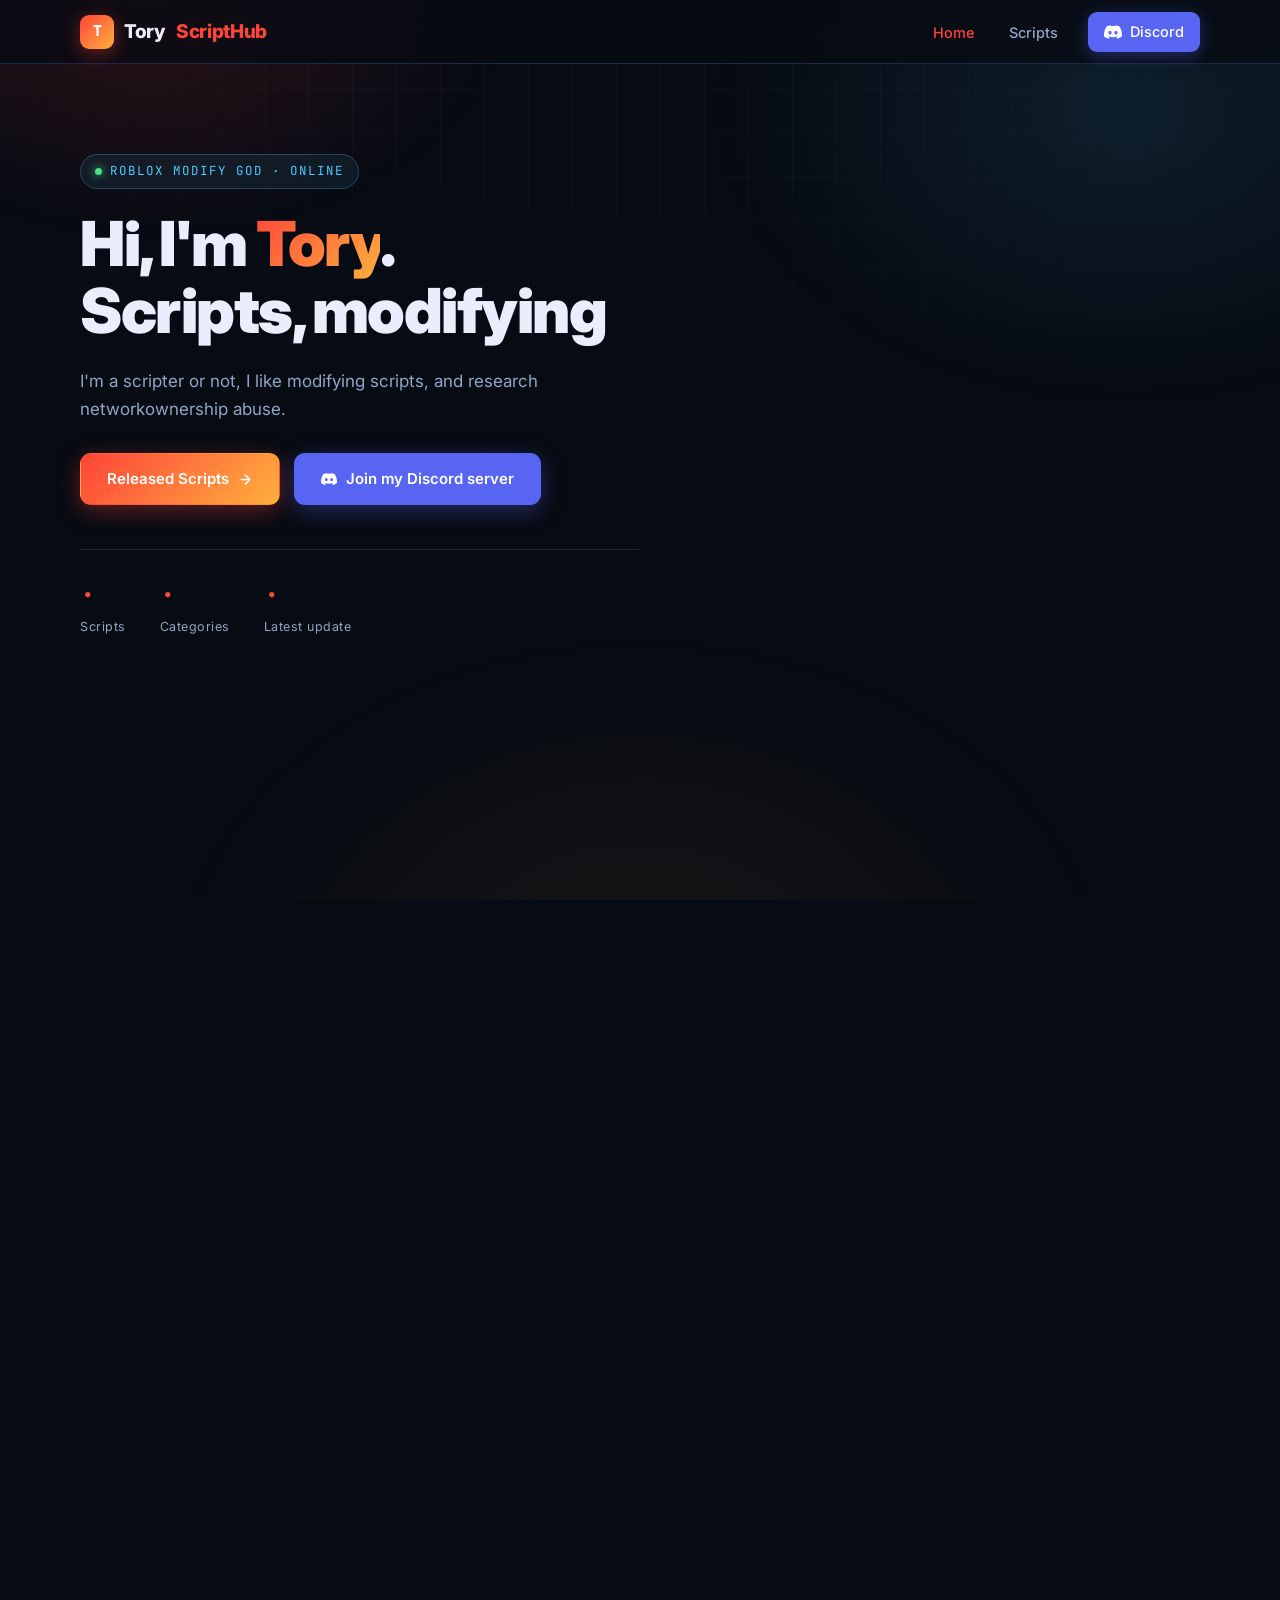
==== index.html @ 573f43aa "Update index.html" ====
<!DOCTYPE html>
<html lang="en">
<head>
  <meta charset="UTF-8" />
  <meta name="viewport" content="width=device-width, initial-scale=1.0" />
  <title>Tory's Officials — Roblox Exploit</title>
  <meta name="description" content="Tory's Roblox script hub — hand-picked Lua scripts, UI libraries & research findings." />
  <link rel="icon" href="data:image/svg+xml,<svg xmlns='http://www.w3.org/2000/svg' viewBox='0 0 100 100'><rect width='100' height='100' rx='22' fill='%23ff4438'/><text x='50' y='68' font-size='52' font-family='monospace' font-weight='bold' fill='white' text-anchor='middle'>T</text></svg>" />
  <link rel="preconnect" href="https://fonts.googleapis.com" />
  <link rel="preconnect" href="https://fonts.gstatic.com" crossorigin />
  <link href="https://fonts.googleapis.com/css2?family=Inter:wght@400;500;600;700;800;900&family=JetBrains+Mono:wght@400;500;700&display=swap" rel="stylesheet" />
  <link rel="stylesheet" href="assets/css/style.css" />
</head>
<body>
  <div class="bg-glow"></div>
  <div class="bg-grid"></div>

  <nav class="nav">
    <div class="container nav-inner">
      <a href="index.html" class="brand">
        <span class="logo"><span>T</span></span>
        Tory<span style="color:var(--accent)">ScriptHub</span>
      </a>
      <ul class="nav-links">
        <li><a href="index.html" class="active">Home</a></li>
        <li><a href="scripts.html">Scripts</a></li>
        <li><a href="#" data-discord class="nav-discord" target="_blank" rel="noopener">
          <svg width="18" height="18" viewBox="0 0 24 24" fill="currentColor"><path d="M20.317 4.37a19.79 19.79 0 0 0-4.885-1.515.074.074 0 0 0-.079.037c-.21.375-.444.864-.608 1.25a18.27 18.27 0 0 0-5.487 0 12.64 12.64 0 0 0-.617-1.25.077.077 0 0 0-.079-.037A19.736 19.736 0 0 0 3.677 4.37a.07.07 0 0 0-.032.027C.533 9.046-.32 13.58.099 18.057a.082.082 0 0 0 .031.057 19.9 19.9 0 0 0 5.993 3.03.078.078 0 0 0 .084-.028c.462-.63.874-1.295 1.226-1.994a.076.076 0 0 0-.041-.106 13.107 13.107 0 0 1-1.872-.892.077.077 0 0 1-.008-.128c.126-.094.252-.192.372-.291a.074.074 0 0 1 .077-.01c3.928 1.793 8.18 1.793 12.062 0a.074.074 0 0 1 .078.01c.12.098.246.198.373.292a.077.077 0 0 1-.006.127 12.299 12.299 0 0 1-1.873.892.077.077 0 0 0-.041.107c.36.698.772 1.362 1.225 1.993a.076.076 0 0 0 .084.028 19.839 19.839 0 0 0 6.002-3.03.077.077 0 0 0 .032-.054c.5-5.177-.838-9.674-3.549-13.66a.061.061 0 0 0-.031-.03zM8.02 15.33c-1.183 0-2.157-1.085-2.157-2.419 0-1.333.956-2.419 2.157-2.419 1.21 0 2.176 1.096 2.157 2.42 0 1.333-.956 2.418-2.157 2.418zm7.975 0c-1.183 0-2.157-1.085-2.157-2.419 0-1.333.955-2.419 2.157-2.419 1.21 0 2.176 1.096 2.157 2.42 0 1.333-.946 2.418-2.157 2.418z"/></svg>
          Discord
        </a></li>
      </ul>
    </div>
  </nav>

  <header class="hero">
    <div class="container hero-inner">
      <div class="hero-left">
        <div class="hero-badge"><span class="dot"></span> ROBLOX MODIFY GOD · ONLINE</div>
        <h1>Hi, I'm <span class="grad">Tory</span>.<br />Scripts, modifying</h1>
        <p class="bio" id="bioText">I'm a scripter or not, I like modifying scripts, and research networkownership abuse.</p>
        <div class="hero-actions">
          <a href="scripts.html" class="btn btn-primary">Released Scripts
            <svg width="15" height="15" viewBox="0 0 24 24" fill="none" stroke="currentColor" stroke-width="2.5" stroke-linecap="round" stroke-linejoin="round"><path d="M5 12h14M12 5l7 7-7 7"/></svg>
          </a>
          <a href="#" data-discord class="btn btn-discord" target="_blank" rel="noopener">
            <svg width="16" height="16" viewBox="0 0 24 24" fill="currentColor"><path d="M20.317 4.37a19.79 19.79 0 0 0-4.885-1.515.074.074 0 0 0-.079.037c-.21.375-.444.864-.608 1.25a18.27 18.27 0 0 0-5.487 0 12.64 12.64 0 0 0-.617-1.25.077.077 0 0 0-.079-.037A19.736 19.736 0 0 0 3.677 4.37a.07.07 0 0 0-.032.027C.533 9.046-.32 13.58.099 18.057a.082.082 0 0 0 .031.057 19.9 19.9 0 0 0 5.993 3.03.078.078 0 0 0 .084-.028c.462-.63.874-1.295 1.226-1.994a.076.076 0 0 0-.041-.106 13.107 13.107 0 0 1-1.872-.892.077.077 0 0 1-.008-.128c.126-.094.252-.192.372-.291a.074.074 0 0 1 .077-.01c3.928 1.793 8.18 1.793 12.062 0a.074.074 0 0 1 .078.01c.12.098.246.198.373.292a.077.077 0 0 1-.006.127 12.299 12.299 0 0 1-1.873.892.077.077 0 0 0-.041.107c.36.698.772 1.362 1.225 1.993a.076.076 0 0 0 .084.028 19.839 19.839 0 0 0 6.002-3.03.077.077 0 0 0 .032-.054c.5-5.177-.838-9.674-3.549-13.66a.061.061 0 0 0-.031-.03zM8.02 15.33c-1.183 0-2.157-1.085-2.157-2.419 0-1.333.956-2.419 2.157-2.419 1.21 0 2.176 1.096 2.157 2.42 0 1.333-.956 2.418-2.157 2.418zm7.975 0c-1.183 0-2.157-1.085-2.157-2.419 0-1.333.955-2.419 2.157-2.419 1.21 0 2.176 1.096 2.157 2.42 0 1.333-.946 2.418-2.157 2.418z"/></svg>
            Join my Discord server
          </a>
        </div>
        <div class="hero-stats" id="statsTarget">
          <div class="reveal visible"><div class="num"><em>·</em></div><div class="lbl">Scripts</div></div>
          <div class="reveal visible"><div class="num"><em>·</em></div><div class="lbl">Categories</div></div>
          <div class="reveal visible"><div class="num"><em>·</em></div><div class="lbl">Latest update</div></div>
        </div>
      </div>

      <div class="hero-right reveal">
        <div class="code-window">
          <div class="code-titlebar">
            <span class="dots"><i></i><i></i><i></i></span>
            <span class="file"><b>tory.lua</b> — main</span>
          </div>
          <div class="code-body">
<span class="ln"><span class="cm">-- Tory On Toppp</span></span>
<span class="ln"><span class="kw">local</span> Info <span class="pu">=</span> {</span>
<span class="ln">    Name   <span class="pu">=</span> <span class="st">"Tory"</span>,</span>
<span class="ln">    Role   <span class="pu">=</span> <span class="st">"Modify God"</span>,</span>
<span class="ln">    Bio    <span class="pu">=</span> <span class="st">"[Data deleted]"</span>,</span>
<span class="ln">    Server <span class="pu">=</span> <span class="st">"discord.gg/kMuXv6PuXp"</span></span>
<span class="ln">}</span>
<span class="ln"></span>
<span class="ln">Info<span class="pu">:</span><span class="fn">Deploy</span>() <span class="cm">-- boom, scripts everywhere</span></span>
<span class="ln"><span class="ok">✔</span> <span class="cm">loaded 1 script · 0 errors</span></span>
          </div>
          <div class="code-foot">
            <span>@Tory</span>
            <span>luau<span class="typed-cursor">▊</span></span>
          </div>
        </div>
      </div>
    </div>
  </header>

  <!-- ============ FEATURES ============ -->
  <section class="section" id="features">
    <div class="container">
      <div class="section-head reveal">
        <span class="eyebrow">Why Mines Script</span>
        <h2>Why Use Tory's Script?</h2>
        <p>Everything in one place, versioned and always up to date — way better than digging through Discord chat history.</p>
      </div>
      <div class="features-grid">
        <div class="feature reveal" data-delay="1">
          <div class="icon">📦</div>
          <h3>One-click grab</h3>
          <p>Every script ships with its own link — copy it and paste it straight into your executor.</p>
        </div>
        <div class="feature reveal" data-delay="2">
          <div class="icon">👾</div>
          <h3>Script diversity</h3>
          <p>There are all kinds of different FE scripts for you to choose from</p>
        </div>
        <div class="feature reveal" data-delay="3">
          <div class="icon">🧠</div>
          <h3>Anti-misoperation design</h3>
          <p>Some scripts will automatically complete tasks like wear accessory</p>
        </div>
      </div>
    </div>
  </section>

  <section class="section" id="featured" style="padding-top:0">
    <div class="container">
      <div class="section-head reveal">
        <span class="eyebrow">featured</span>
        <h2>Released Scripts</h2>
        <p>Some of my best work — take a look.</p>
      </div>
      <div class="scripts-grid" id="featuredGrid"></div>
      <div style="text-align:center;margin-top:34px" class="reveal">
        <a href="scripts.html" class="btn btn-ghost">View all scripts</a>
      </div>
    </div>
  </section>

  <section class="section" style="padding-top:0">
    <div class="container">
      <div class="cta reveal">
        <h2>Want new scripts the moment they drop?</h2>
        <p>Every script is also released in my Discord server first. Drop by for feedback, feature requests, or just to hang out.</p>
        <a href="#" data-discord class="btn btn-discord" target="_blank" rel="noopener">
          <svg width="18" height="18" viewBox="0 0 24 24" fill="currentColor"><path d="M20.317 4.37a19.79 19.79 0 0 0-4.885-1.515.074.074 0 0 0-.079.037c-.21.375-.444.864-.608 1.25a18.27 18.27 0 0 0-5.487 0 12.64 12.64 0 0 0-.617-1.25.077.077 0 0 0-.079-.037A19.736 19.736 0 0 0 3.677 4.37a.07.07 0 0 0-.032.027C.533 9.046-.32 13.58.099 18.057a.082.082 0 0 0 .031.057 19.9 19.9 0 0 0 5.993 3.03.078.078 0 0 0 .084-.028c.462-.63.874-1.295 1.226-1.994a.076.076 0 0 0-.041-.106 13.107 13.107 0 0 1-1.872-.892.077.077 0 0 1-.008-.128c.126-.094.252-.192.372-.291a.074.074 0 0 1 .077-.01c3.928 1.793 8.18 1.793 12.062 0a.074.074 0 0 1 .078.01c.12.098.246.198.373.292a.077.077 0 0 1-.006.127 12.299 12.299 0 0 1-1.873.892.077.077 0 0 0-.041.107c.36.698.772 1.362 1.225 1.993a.076.076 0 0 0 .084.028 19.839 19.839 0 0 0 6.002-3.03.077.077 0 0 0 .032-.054c.5-5.177-.838-9.674-3.549-13.66a.061.061 0 0 0-.031-.03zM8.02 15.33c-1.183 0-2.157-1.085-2.157-2.419 0-1.333.956-2.419 2.157-2.419 1.21 0 2.176 1.096 2.157 2.42 0 1.333-.956 2.418-2.157 2.418zm7.975 0c-1.183 0-2.157-1.085-2.157-2.419 0-1.333.955-2.419 2.157-2.419 1.21 0 2.176 1.096 2.157 2.42 0 1.333-.946 2.418-2.157 2.418z"/></svg>
          press here to Join my server
        </a>
        <div>
          <span class="discord-tag">💬 Welcome to my server</span>
        </div>
      </div>
    </div>
  </section>
---- assets/css/style.css ----
/* ============================================================
   Tory Script Hub — stylesheet
   Dark hacker theme with Roblox-red accents
   ============================================================ */

:root {
  --bg: #070b13;
  --bg-2: #0b1120;
  --card: #0f1728;
  --card-hover: #131e33;
  --border: #1d2a44;
  --border-bright: #2c3d5f;
  --text: #e8eefc;
  --muted: #93a5c4;
  --accent: #ff4438;        /* roblox red */
  --accent-soft: rgba(255, 68, 56, 0.12);
  --cyan: #4cc9ff;
  --green: #4ade80;
  --gradient: linear-gradient(135deg, #ff4438 0%, #ff7a3c 50%, #ffb03c 100%);
  --radius: 14px;
  --radius-sm: 9px;
  --font-body: "Inter", "PingFang SC", "Microsoft YaHei", system-ui, sans-serif;
  --font-mono: "JetBrains Mono", "Fira Code", Consolas, monospace;
  --nav-h: 64px;
}

* { margin: 0; padding: 0; box-sizing: border-box; }

html { scroll-behavior: smooth; }

body {
  font-family: var(--font-body);
  background: var(--bg);
  color: var(--text);
  line-height: 1.65;
  -webkit-font-smoothing: antialiased;
  overflow-x: hidden;
}

::selection { background: rgba(255, 68, 56, 0.35); color: #fff; }

::-webkit-scrollbar { width: 10px; }
::-webkit-scrollbar-track { background: var(--bg); }
::-webkit-scrollbar-thumb { background: #24334f; border-radius: 6px; }
::-webkit-scrollbar-thumb:hover { background: #31456b; }

/* ---------- background decorations ---------- */
.bg-glow {
  position: fixed;
  inset: 0;
  z-index: -2;
  pointer-events: none;
  background:
    radial-gradient(600px 400px at 12% 0%, rgba(255, 68, 56, 0.14), transparent 60%),
    radial-gradient(700px 500px at 88% 12%, rgba(76, 201, 255, 0.10), transparent 60%),
    radial-gradient(800px 600px at 50% 110%, rgba(255, 176, 60, 0.07), transparent 60%);
}
.bg-grid {
  position: fixed;
  inset: 0;
  z-index: -1;
  pointer-events: none;
  background-image:
    linear-gradient(rgba(120, 150, 200, 0.045) 1px, transparent 1px),
    linear-gradient(90deg, rgba(120, 150, 200, 0.045) 1px, transparent 1px);
  background-size: 44px 44px;
  mask-image: radial-gradient(ellipse 90% 70% at 50% 0%, black 30%, transparent 75%);
  -webkit-mask-image: radial-gradient(ellipse 90% 70% at 50% 0%, black 30%, transparent 75%);
}

/* ---------- layout helpers ---------- */
.container { width: min(1120px, 92%); margin: 0 auto; }
.section { padding: 84px 0; }
.section-head { text-align: center; margin-bottom: 46px; }
.section-head .eyebrow {
  font-family: var(--font-mono);
  font-size: 13px;
  letter-spacing: 3px;
  text-transform: uppercase;
  color: var(--accent);
  display: inline-flex;
  align-items: center;
  gap: 8px;
}
.section-head .eyebrow::before,
.section-head .eyebrow::after {
  content: "";
  width: 26px;
  height: 1px;
  background: linear-gradient(90deg, transparent, var(--accent));
}
.section-head .eyebrow::after { background: linear-gradient(90deg, var(--accent), transparent); }
.section-head h2 { font-size: clamp(26px, 4vw, 38px); font-weight: 800; letter-spacing: -0.5px; margin-top: 10px; }
.section-head p { color: var(--muted); margin-top: 10px; max-width: 560px; margin-inline: auto; }

/* ---------- navbar ---------- */
.nav {
  position: sticky;
  top: 0;
  z-index: 100;
  height: var(--nav-h);
  backdrop-filter: blur(14px);
  -webkit-backdrop-filter: blur(14px);
  background: rgba(7, 11, 19, 0.72);
  border-bottom: 1px solid var(--border);
}
.nav-inner {
  height: var(--nav-h);
  display: flex;
  align-items: center;
  justify-content: space-between;
}
.brand {
  display: flex;
  align-items: center;
  gap: 10px;
  font-weight: 800;
  font-size: 19px;
  letter-spacing: -0.3px;
  color: var(--text);
  text-decoration: none;
}
.brand .logo {
  width: 34px;
  height: 34px;
  display: grid;
  place-items: center;
  border-radius: 9px;
  background: var(--gradient);
  color: #fff;
  font-family: var(--font-mono);
  font-size: 15px;
  font-weight: 800;
  box-shadow: 0 4px 18px rgba(255, 68, 56, 0.4);
}
.brand .logo span { transform: translateY(-1px); }
.nav-links { display: flex; align-items: center; gap: 6px; list-style: none; }
.nav-links a {
  color: var(--muted);
  text-decoration: none;
  font-size: 14.5px;
  font-weight: 500;
  padding: 8px 14px;
  border-radius: 8px;
  transition: color 0.2s, background 0.2s;
}
.nav-links a:hover { color: var(--text); background: rgba(255, 255, 255, 0.06); }
.nav-links a.active { color: var(--accent); }
.nav-discord {
  margin-left: 10px;
  display: inline-flex;
  align-items: center;
  gap: 8px;
  background: #5865f2;
  color: #fff !important;
  font-weight: 600;
  padding: 8px 16px !important;
  border-radius: 9px !important;
  box-shadow: 0 4px 16px rgba(88, 101, 242, 0.35);
  transition: transform 0.2s, box-shadow 0.2s;
}
.nav-discord:hover { transform: translateY(-1px); box-shadow: 0 6px 22px rgba(88, 101, 242, 0.5); color: #fff !important; background: #5865f2 !important; }

/* ---------- buttons ---------- */
.btn {
  display: inline-flex;
  align-items: center;
  justify-content: center;
  gap: 9px;
  font-family: var(--font-body);
  font-size: 15px;
  font-weight: 600;
  padding: 13px 26px;
  border-radius: 11px;
  border: 1px solid transparent;
  cursor: pointer;
  text-decoration: none;
  transition: transform 0.18s, box-shadow 0.18s, background 0.18s, border-color 0.18s;
  white-space: nowrap;
}
.btn:active { transform: scale(0.97); }
.btn-primary {
  background: var(--gradient);
  color: #fff;
  box-shadow: 0 6px 22px rgba(255, 68, 56, 0.35);
}
.btn-primary:hover { transform: translateY(-2px); box-shadow: 0 10px 30px rgba(255, 68, 56, 0.45); }
.btn-ghost { background: transparent; color: var(--text); border-color: var(--border-bright); }
.btn-ghost:hover { border-color: var(--accent); color: var(--accent); transform: translateY(-2px); }
.btn-discord {
  background: #5865f2;
  color: #fff;
  box-shadow: 0 6px 22px rgba(88, 101, 242, 0.35);
}
.btn-discord:hover { transform: translateY(-2px); box-shadow: 0 10px 30px rgba(88, 101, 242, 0.5); }
.btn-sm { padding: 9px 16px; font-size: 13.5px; border-radius: 9px; }

/* ---------- hero ---------- */
.hero { padding: 90px 0 70px; position: relative; }
.hero-inner {
  display: grid;
  grid-template-columns: 1.05fr 0.95fr;
  gap: 56px;
  align-items: center;
}
.hero-badge {
  display: inline-flex;
  align-items: center;
  gap: 8px;
  font-family: var(--font-mono);
  font-size: 12.5px;
  letter-spacing: 1px;
  color: var(--cyan);
  background: rgba(76, 201, 255, 0.08);
  border: 1px solid rgba(76, 201, 255, 0.25);
  padding: 6px 14px;
  border-radius: 999px;
  margin-bottom: 22px;
}
.hero-badge .dot {
  width: 7px; height: 7px; border-radius: 50%;
  background: var(--green);
  box-shadow: 0 0 10px var(--green);
  animation: pulse 2s infinite;
}
@keyframes pulse {
  0%, 100% { opacity: 1; transform: scale(1); }
  50% { opacity: 0.5; transform: scale(0.8); }
}
.hero h1 {
  font-size: clamp(38px, 6vw, 62px);
  font-weight: 900;
  letter-spacing: -1.5px;
  line-height: 1.08;
}
.hero h1 .grad {
  background: var(--gradient);
  -webkit-background-clip: text;
  background-clip: text;
  color: transparent;
}
.hero .bio {
  margin: 22px 0 12px;
  font-size: 17px;
  color: var(--muted);
  max-width: 480px;
}
.hero .bio em { color: var(--text); font-style: normal; font-family: var(--font-mono); font-size: 15px; }
.hero-actions { display: flex; flex-wrap: wrap; gap: 14px; margin-top: 30px; }
.hero-stats {
  display: flex;
  gap: 34px;
  margin-top: 44px;
  padding-top: 24px;
  border-top: 1px solid var(--border);
}
.hero-stats .num { font-size: 26px; font-weight: 800; font-family: var(--font-mono); color: var(--text); }
.hero-stats .num em { color: var(--accent); font-style: normal; }
.hero-stats .lbl { font-size: 12.5px; color: var(--muted); letter-spacing: 0.5px; }

/* code window */
.code-window {
  background: #0c1322;
  border: 1px solid var(--border);
  border-radius: var(--radius);
  box-shadow: 0 30px 80px rgba(0, 0, 0, 0.55);
  overflow: hidden;
  font-family: var(--font-mono);
}
.code-titlebar {
  display: flex;
  align-items: center;
  gap: 8px;
  padding: 12px 16px;
  background: #0e1628;
  border-bottom: 1px solid var(--border);
}
.code-titlebar .dots { display: flex; gap: 7px; }
.code-titlebar .dots i {
  width: 11px; height: 11px; border-radius: 50%;
  display: inline-block;
}
.code-titlebar .dots i:nth-child(1) { background: #ff5f56; }
.code-titlebar .dots i:nth-child(2) { background: #ffbd2e; }
.code-titlebar .dots i:nth-child(3) { background: #27c93f; }
.code-titlebar .file {
  margin-left: 10px;
  font-size: 12.5px;
  color: var(--muted);
}
.code-titlebar .file b { color: var(--cyan); font-weight: 500; }
.code-body { padding: 20px 22px; font-size: 13.2px; line-height: 1.75; }
.code-body .ln { display: block; white-space: pre; }
.code-body .cm { color: #5f7396; }
.code-body .kw { color: #ff79c6; }
.code-body .fn { color: #50fa7b; }
.code-body .st { color: #f1fa8c; }
.code-body .no { color: #bd93f9; }
.code-body .pu { color: #4cc9ff; }
.code-body .ok { color: #27c93f; }
.code-window .code-foot {
  padding: 10px 22px;
  font-size: 12px;
  color: var(--muted);
  border-top: 1px solid var(--border);
  display: flex;
  justify-content: space-between;
  font-family: var(--font-mono);
}
.typed-cursor { color: var(--green); animation: blink 1s step-end infinite; }
@keyframes blink { 50% { opacity: 0; } }

/* ---------- features ---------- */
.features-grid {
  display: grid;
  grid-template-columns: repeat(3, 1fr);
  gap: 20px;
}
.feature {
  background: var(--card);
  border: 1px solid var(--border);
  border-radius: var(--radius);
  padding: 26px 24px;
  transition: transform 0.2s, border-color 0.2s, background 0.2s;
}
.feature:hover { transform: translateY(-4px); border-color: var(--border-bright); background: var(--card-hover); }
.feature .icon {
  width: 44px; height: 44px;
  display: grid; place-items: center;
  border-radius: 11px;
  font-size: 20px;
  margin-bottom: 16px;
  background: var(--accent-soft);
  border: 1px solid rgba(255, 68, 56, 0.25);
}
.feature:nth-child(2) .icon { background: rgba(76, 201, 255, 0.1); border-color: rgba(76, 201, 255, 0.25); }
.feature:nth-child(3) .icon { background: rgba(74, 222, 128, 0.1); border-color: rgba(74, 222, 128, 0.25); }
.feature h3 { font-size: 17px; font-weight: 700; margin-bottom: 8px; }
.feature p { color: var(--muted); font-size: 14.5px; }

/* ---------- script cards ---------- */
.scripts-grid {
  display: grid;
  grid-template-columns: repeat(auto-fill, minmax(320px, 1fr));
  gap: 20px;
}
.card {
  background: var(--card);
  border: 1px solid var(--border);
  border-radius: var(--radius);
  padding: 24px;
  display: flex;
  flex-direction: column;
  gap: 14px;
  transition: transform 0.22s, border-color 0.22s, box-shadow 0.22s, background 0.22s;
  position: relative;
  overflow: hidden;
}
.card::before {
  content: "";
  position: absolute;
  inset: 0 0 auto 0;
  height: 3px;
  background: var(--gradient);
  opacity: 0;
  transition: opacity 0.22s;
}
.card:hover {
  transform: translateY(-5px);
  border-color: var(--border-bright);
  background: var(--card-hover);
  box-shadow: 0 18px 44px rgba(0, 0, 0, 0.45);
}
.card:hover::before { opacity: 1; }
.card-top { display: flex; justify-content: space-between; align-items: flex-start; gap: 10px; }
.card .cat {
  font-family: var(--font-mono);
  font-size: 11.5px;
  letter-spacing: 1.5px;
  text-transform: uppercase;
  color: var(--cyan);
  background: rgba(76, 201, 255, 0.08);
  border: 1px solid rgba(76, 201, 255, 0.22);
  padding: 4px 11px;
  border-radius: 999px;
}
.card .ver {
  font-family: var(--font-mono);
  font-size: 12px;
  color: var(--muted);
  border: 1px solid var(--border);
  padding: 3px 10px;
  border-radius: 999px;
}
.card h3 { font-size: 18px; font-weight: 700; letter-spacing: -0.2px; }
.card .desc { color: var(--muted); font-size: 14px; flex-grow: 1; }
.card .tags { display: flex; flex-wrap: wrap; gap: 7px; }
.card .tags span {
  font-family: var(--font-mono);
  font-size: 11.5px;
  color: #b7c6e2;
  background: rgba(255, 255, 255, 0.05);
  border: 1px solid var(--border);
  padding: 3px 9px;
  border-radius: 6px;
}
.card .meta {
  display: flex;
  justify-content: space-between;
  align-items: center;
  font-size: 12px;
  color: var(--muted);
  font-family: var(--font-mono);
}
.card-actions { display: flex; gap: 10px; }
.card-actions .btn { flex: 1; padding: 10px 14px; font-size: 13.5px; }

/* badge */
.card .featured-flag {
  position: absolute;
  top: 18px; right: -34px;
  transform: rotate(45deg);
  background: var(--gradient);
  color: #fff;
  font-size: 10.5px;
  font-weight: 700;
  letter-spacing: 1.5px;
  padding: 4px 38px;
  box-shadow: 0 4px 12px rgba(255, 68, 56, 0.4);
}

/* ---------- filters ---------- */
.filters {
  display: flex;
  flex-wrap: wrap;
  align-items: center;
  justify-content: space-between;
  gap: 16px;
  margin-bottom: 30px;
}
.chips { display: flex; flex-wrap: wrap; gap: 9px; }
.chip {
  font-size: 13.5px;
  font-weight: 600;
  color: var(--muted);
  background: var(--card);
  border: 1px solid var(--border);
  padding: 8px 16px;
  border-radius: 999px;
  cursor: pointer;
  transition: all 0.18s;
  font-family: var(--font-body);
}
.chip:hover { color: var(--text); border-color: var(--border-bright); }
.chip.active {
  background: var(--gradient);
  color: #fff;
  border-color: transparent;
  box-shadow: 0 4px 16px rgba(255, 68, 56, 0.35);
}
.search-box {
  position: relative;
  min-width: 240px;
  flex: 0 1 280px;
}
.search-box input {
  width: 100%;
  background: var(--card);
  border: 1px solid var(--border);
  color: var(--text);
  font-family: var(--font-body);
  font-size: 14px;
  padding: 11px 16px 11px 40px;
  border-radius: 999px;
  outline: none;
  transition: border-color 0.2s;
}
.search-box input:focus { border-color: var(--accent); }
.search-box .mag {
  position: absolute;
  left: 15px; top: 50%;
  transform: translateY(-50%);
  color: var(--muted);
  font-size: 15px;
  pointer-events: none;
}
.empty-state { text-align: center; padding: 70px 0; color: var(--muted); display: none; }
.empty-state .big { font-size: 44px; margin-bottom: 12px; }

/* ---------- discord CTA ---------- */
.cta {
  position: relative;
  border-radius: 22px;
  padding: 64px 40px;
  text-align: center;
  overflow: hidden;
  border: 1px solid rgba(88, 101, 242, 0.35);
  background:
    radial-gradient(600px 300px at 50% -20%, rgba(88, 101, 242, 0.28), transparent 70%),
    linear-gradient(180deg, #101c3d, #0a1228);
}
.cta::after {
  content: "";
  position: absolute; inset: 0;
  background-image: linear-gradient(rgba(120,150,200,0.06) 1px, transparent 1px),
                    linear-gradient(90deg, rgba(120,150,200,0.06) 1px, transparent 1px);
  background-size: 34px 34px;
  pointer-events: none;
}
.cta > * { position: relative; z-index: 1; }
.cta h2 { font-size: clamp(24px, 4vw, 36px); font-weight: 800; letter-spacing: -0.5px; }
.cta p { color: var(--muted); margin: 14px auto 30px; max-width: 480px; }
.cta .discord-tag {
  display: inline-flex;
  align-items: center;
  gap: 8px;
  font-family: var(--font-mono);
  font-size: 13px;
  color: #b9c4ff;
  background: rgba(88, 101, 242, 0.15);
  border: 1px dashed rgba(88, 101, 242, 0.5);
  padding: 8px 16px;
  border-radius: 10px;
  margin-top: 18px;
}

/* ---------- footer ---------- */
.footer {
  border-top: 1px solid var(--border);
  padding: 34px 0;
  margin-top: 40px;
}
.footer-inner {
  display: flex;
  flex-wrap: wrap;
  align-items: center;
  justify-content: space-between;
  gap: 16px;
  color: var(--muted);
  font-size: 13.5px;
}
.footer .mono { font-family: var(--font-mono); color: #b7c6e2; }
.footer a { color: var(--muted); text-decoration: none; }
.footer a:hover { color: var(--accent); }

/* ---------- toast ---------- */
.toast {
  position: fixed;
  bottom: 28px; left: 50%;
  transform: translate(-50%, 90px);
  background: #101c33;
  border: 1px solid rgba(74, 222, 128, 0.4);
  color: #d1fae5;
  font-size: 14px;
  font-weight: 500;
  padding: 13px 22px;
  border-radius: 12px;
  box-shadow: 0 14px 40px rgba(0, 0, 0, 0.5);
  z-index: 200;
  transition: transform 0.35s cubic-bezier(0.2, 0.9, 0.3, 1.2);
  display: flex;
  align-items: center;
  gap: 10px;
}
.toast.show { transform: translate(-50%, 0); }
.toast .tick { color: var(--green); font-weight: 800; }

/* ---------- reveal animation ---------- */
.reveal { opacity: 0; transform: translateY(24px); transition: opacity 0.6s ease, transform 0.6s ease; }
.reveal.visible { opacity: 1; transform: none; }
.reveal[data-delay="1"] { transition-delay: 0.08s; }
.reveal[data-delay="2"] { transition-delay: 0.16s; }
.reveal[data-delay="3"] { transition-delay: 0.24s; }

/* ---------- responsive ---------- */
@media (max-width: 900px) {
  .hero-inner { grid-template-columns: 1fr; gap: 40px; }
  .hero { padding: 64px 0 48px; }
  .features-grid { grid-template-columns: 1fr; }
  .hero-stats { gap: 24px; flex-wrap: wrap; }
}
@media (max-width: 640px) {
  .nav-links .link-text { display: none; }
  .nav-links a { padding: 8px 10px; }
  .filters { flex-direction: column; align-items: stretch; }
  .search-box { flex: 1; }
  .hero-actions .btn { width: 100%; }
  .card-actions { flex-direction: column; }
}
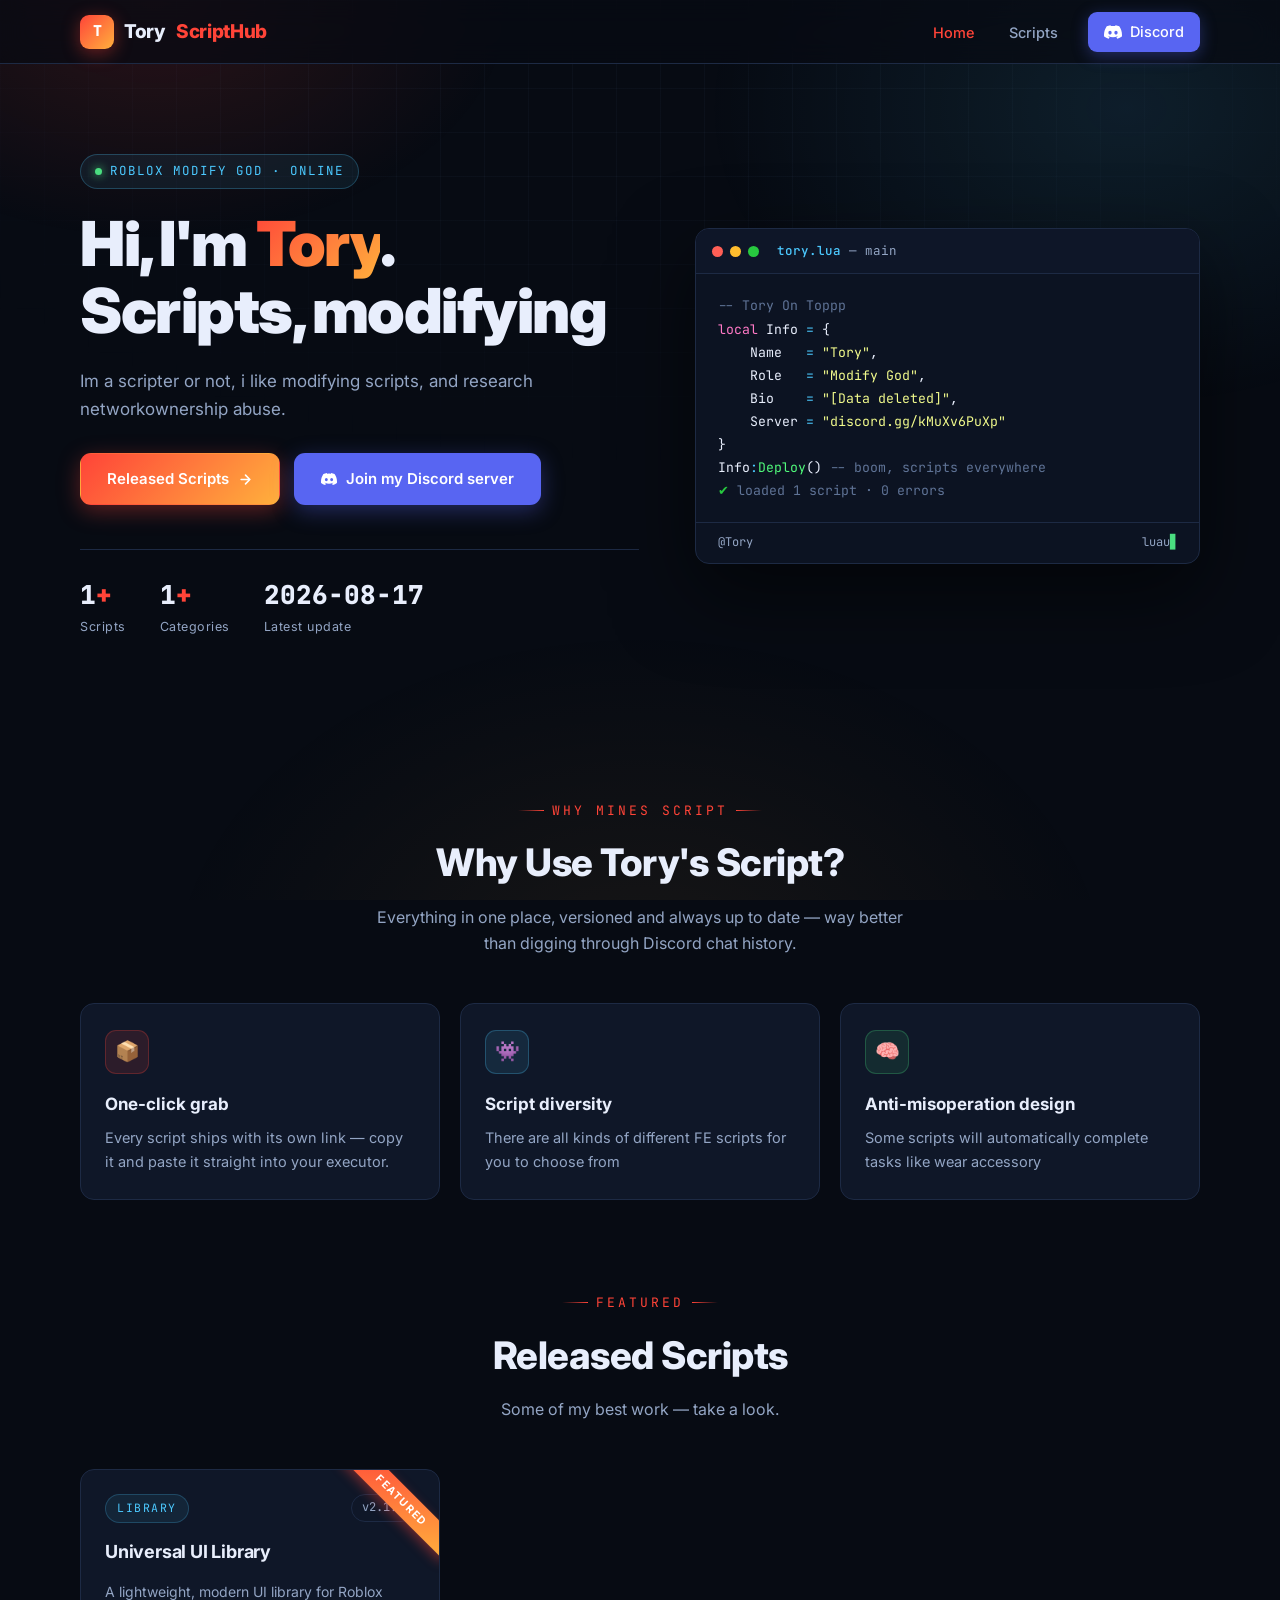
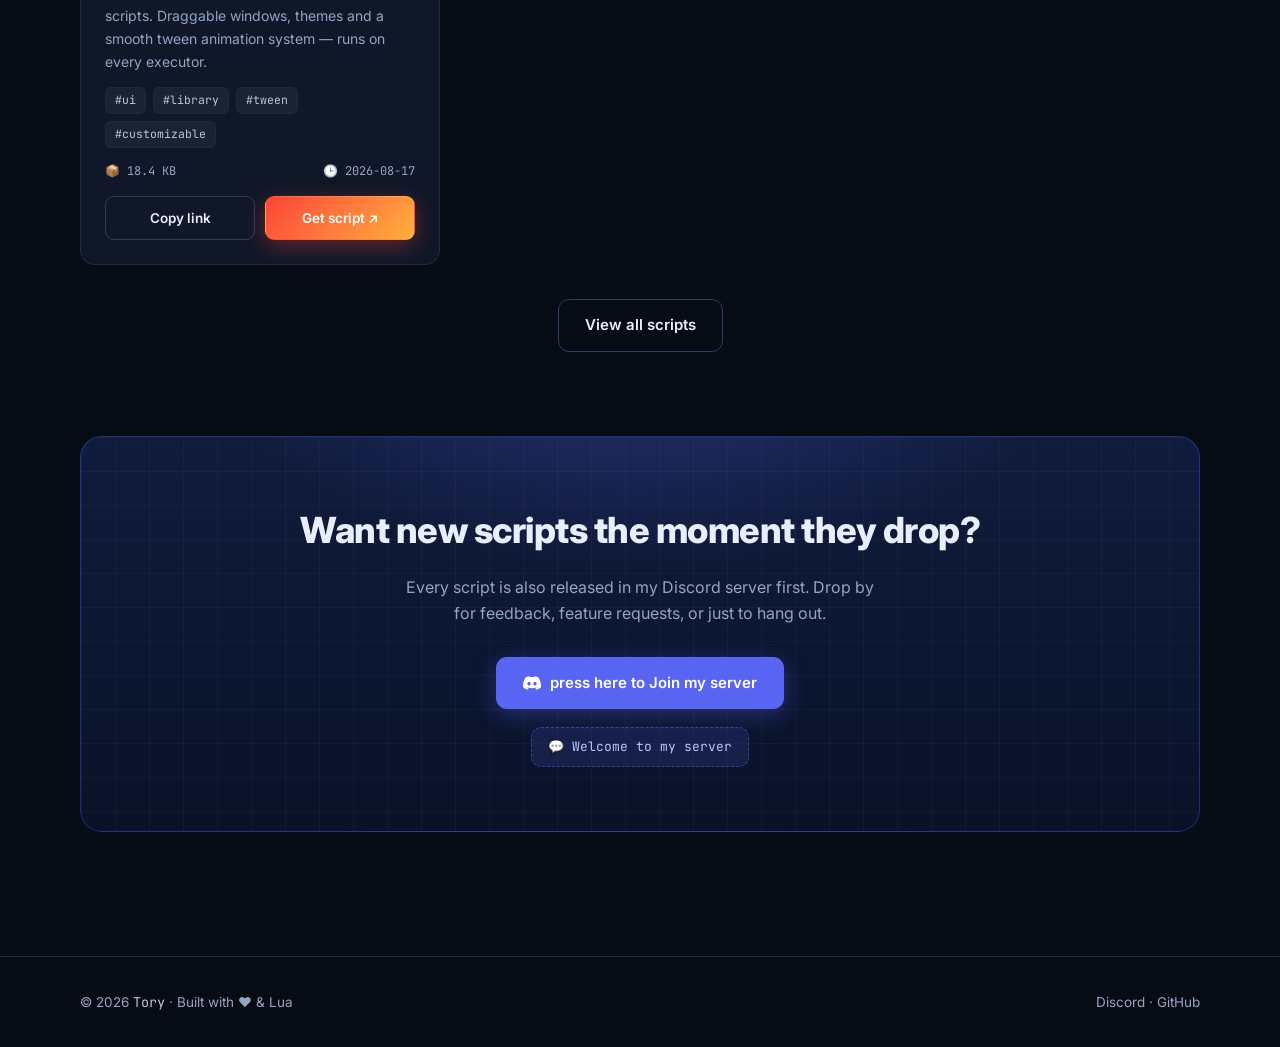
==== commit 8996b3d4: "Update index.html" ====
--- a/index.html
+++ b/index.html
@@ -138,3 +138,15 @@
       </div>
     </div>
   </section>
+  
+  <footer class="footer">
+    <div class="container footer-inner">
+      <span>© <span id="year"></span> <span class="mono">Tory</span> · Built with ❤️ &amp; Lua</span>
+      <span><a href="#" data-discord target="_blank" rel="noopener">Discord</a> · <a href="https://github.com" target="_blank" rel="noopener">GitHub</a></span>
+    </div>
+  </footer>
+
+  <script src="assets/js/main.js"></script>
+  <script>document.getElementById("year").textContent = new Date().getFullYear();</script>
+</body>
+</html>
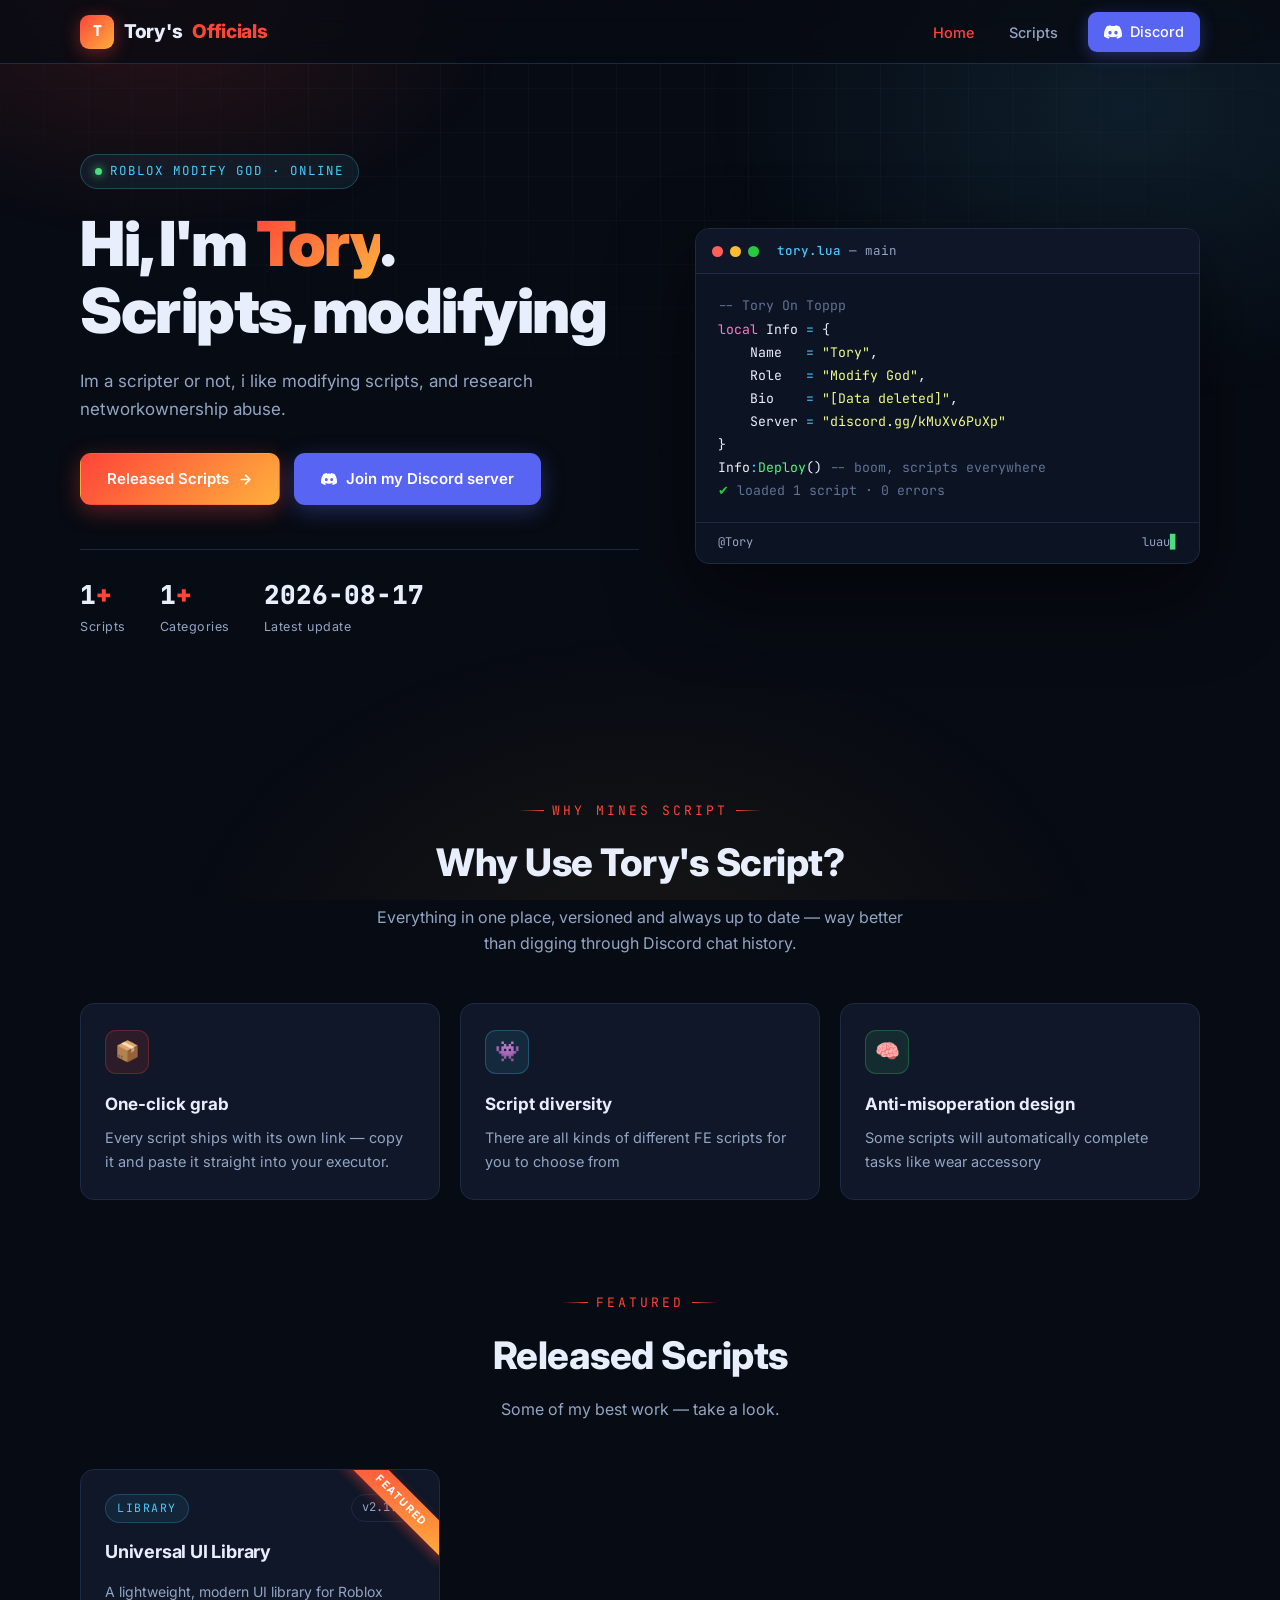
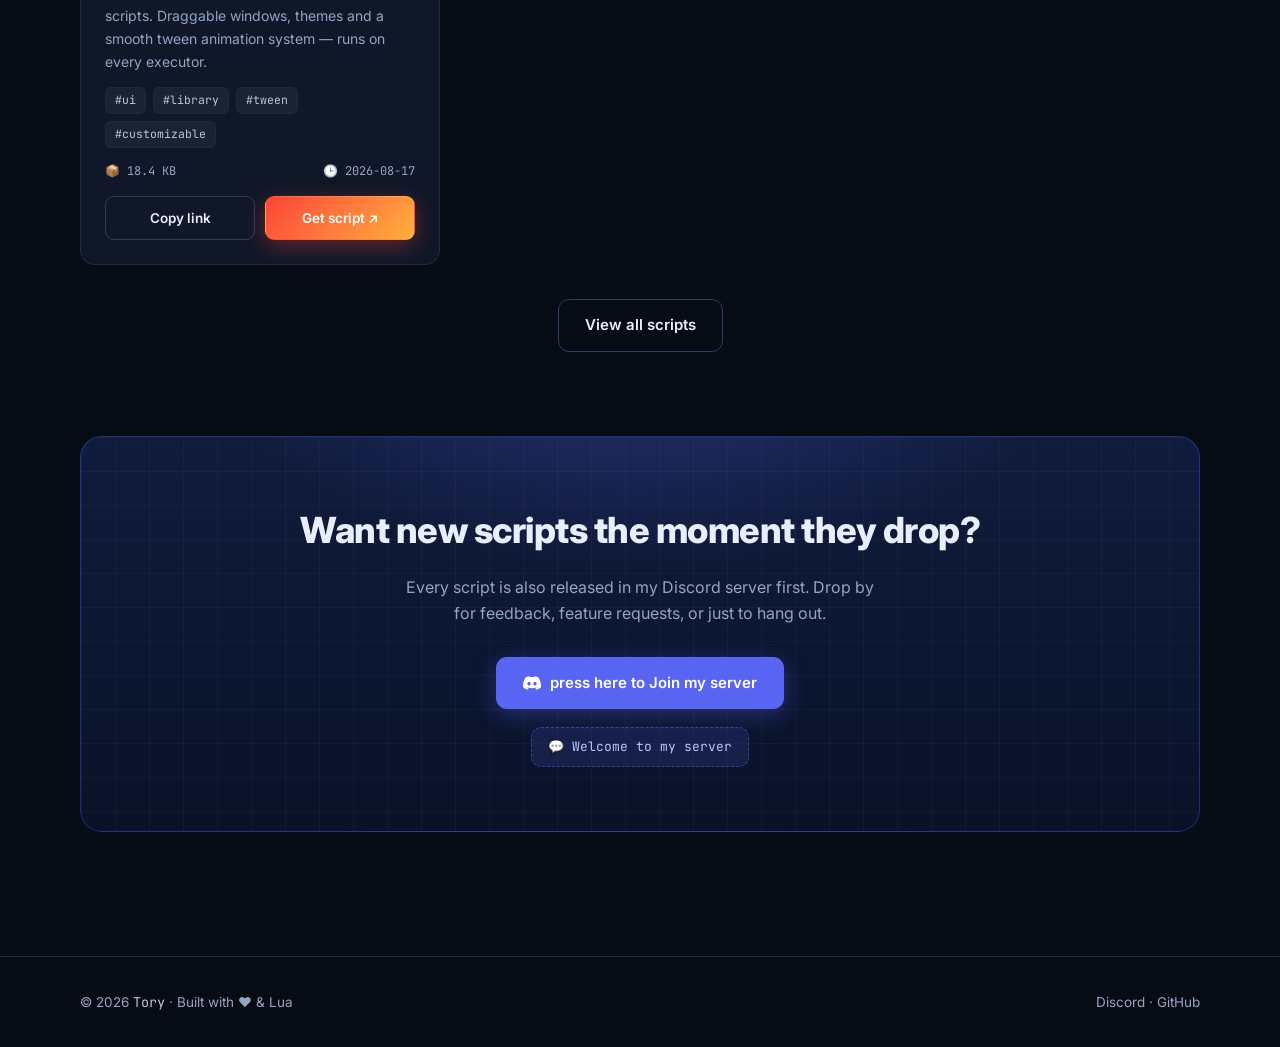
==== commit 1254ddbc: "Update index.html" ====
--- a/index.html
+++ b/index.html
@@ -19,7 +19,7 @@
     <div class="container nav-inner">
       <a href="index.html" class="brand">
         <span class="logo"><span>T</span></span>
-        Tory<span style="color:var(--accent)">ScriptHub</span>
+        Tory's<span style="color:var(--accent)">Officials</span>
       </a>
       <ul class="nav-links">
         <li><a href="index.html" class="active">Home</a></li>
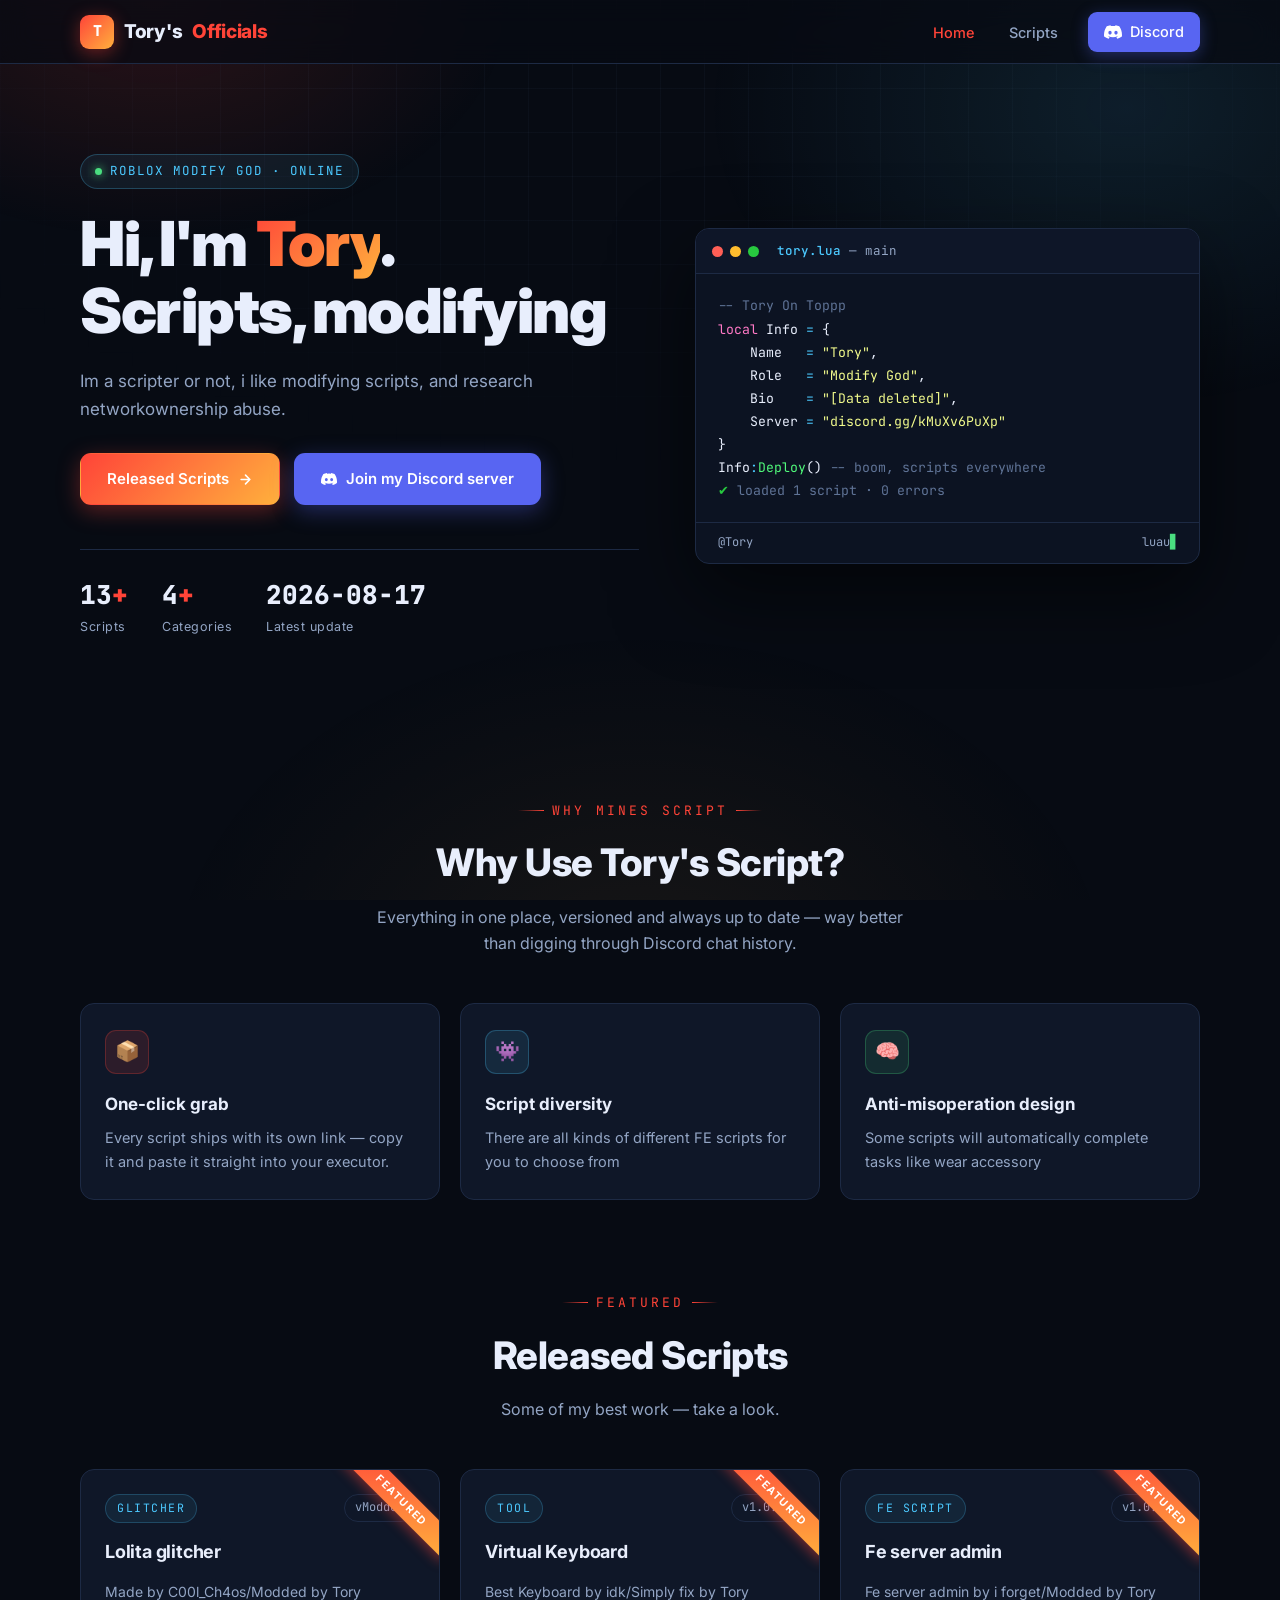
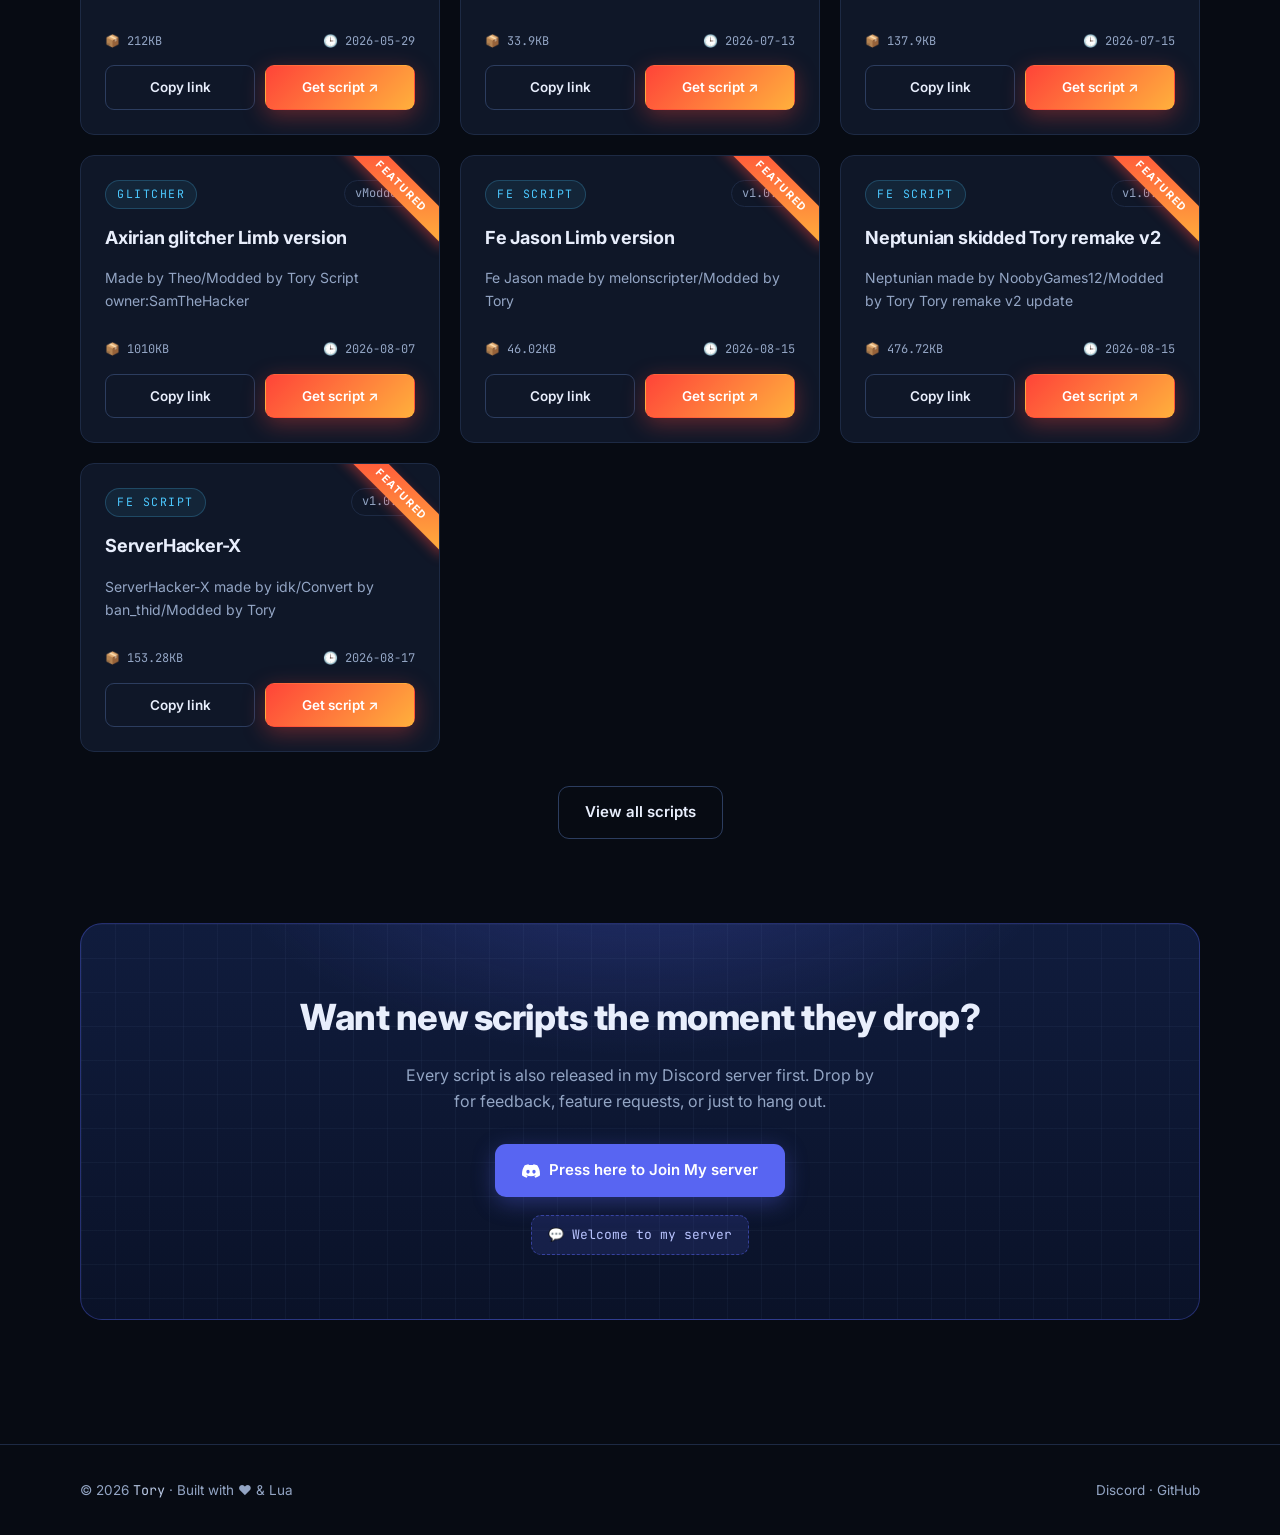
==== commit 0302df83: "Update index.html" ====
--- a/index.html
+++ b/index.html
@@ -130,7 +130,7 @@
         <p>Every script is also released in my Discord server first. Drop by for feedback, feature requests, or just to hang out.</p>
         <a href="#" data-discord class="btn btn-discord" target="_blank" rel="noopener">
           <svg width="18" height="18" viewBox="0 0 24 24" fill="currentColor"><path d="M20.317 4.37a19.79 19.79 0 0 0-4.885-1.515.074.074 0 0 0-.079.037c-.21.375-.444.864-.608 1.25a18.27 18.27 0 0 0-5.487 0 12.64 12.64 0 0 0-.617-1.25.077.077 0 0 0-.079-.037A19.736 19.736 0 0 0 3.677 4.37a.07.07 0 0 0-.032.027C.533 9.046-.32 13.58.099 18.057a.082.082 0 0 0 .031.057 19.9 19.9 0 0 0 5.993 3.03.078.078 0 0 0 .084-.028c.462-.63.874-1.295 1.226-1.994a.076.076 0 0 0-.041-.106 13.107 13.107 0 0 1-1.872-.892.077.077 0 0 1-.008-.128c.126-.094.252-.192.372-.291a.074.074 0 0 1 .077-.01c3.928 1.793 8.18 1.793 12.062 0a.074.074 0 0 1 .078.01c.12.098.246.198.373.292a.077.077 0 0 1-.006.127 12.299 12.299 0 0 1-1.873.892.077.077 0 0 0-.041.107c.36.698.772 1.362 1.225 1.993a.076.076 0 0 0 .084.028 19.839 19.839 0 0 0 6.002-3.03.077.077 0 0 0 .032-.054c.5-5.177-.838-9.674-3.549-13.66a.061.061 0 0 0-.031-.03zM8.02 15.33c-1.183 0-2.157-1.085-2.157-2.419 0-1.333.956-2.419 2.157-2.419 1.21 0 2.176 1.096 2.157 2.42 0 1.333-.956 2.418-2.157 2.418zm7.975 0c-1.183 0-2.157-1.085-2.157-2.419 0-1.333.955-2.419 2.157-2.419 1.21 0 2.176 1.096 2.157 2.42 0 1.333-.946 2.418-2.157 2.418z"/></svg>
-          press here to Join my server
+          Press here to Join My server
         </a>
         <div>
           <span class="discord-tag">💬 Welcome to my server</span>
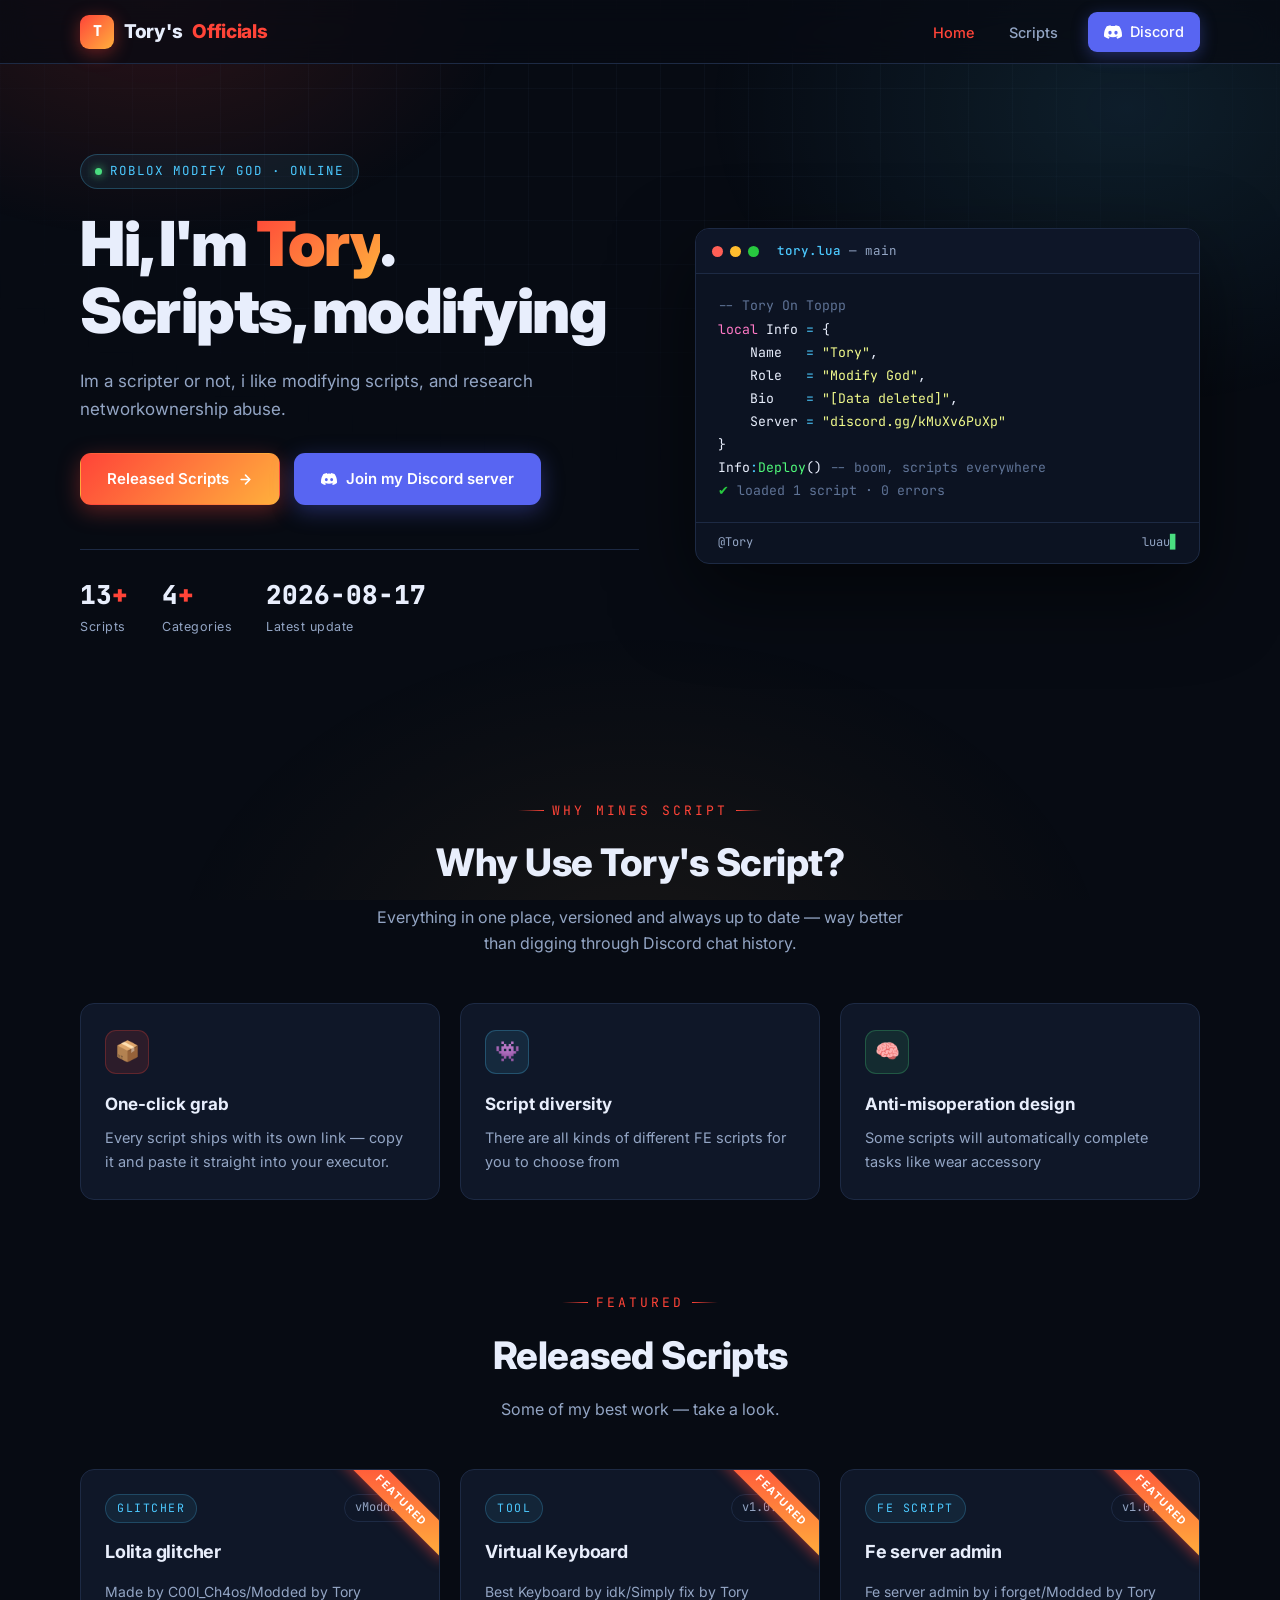
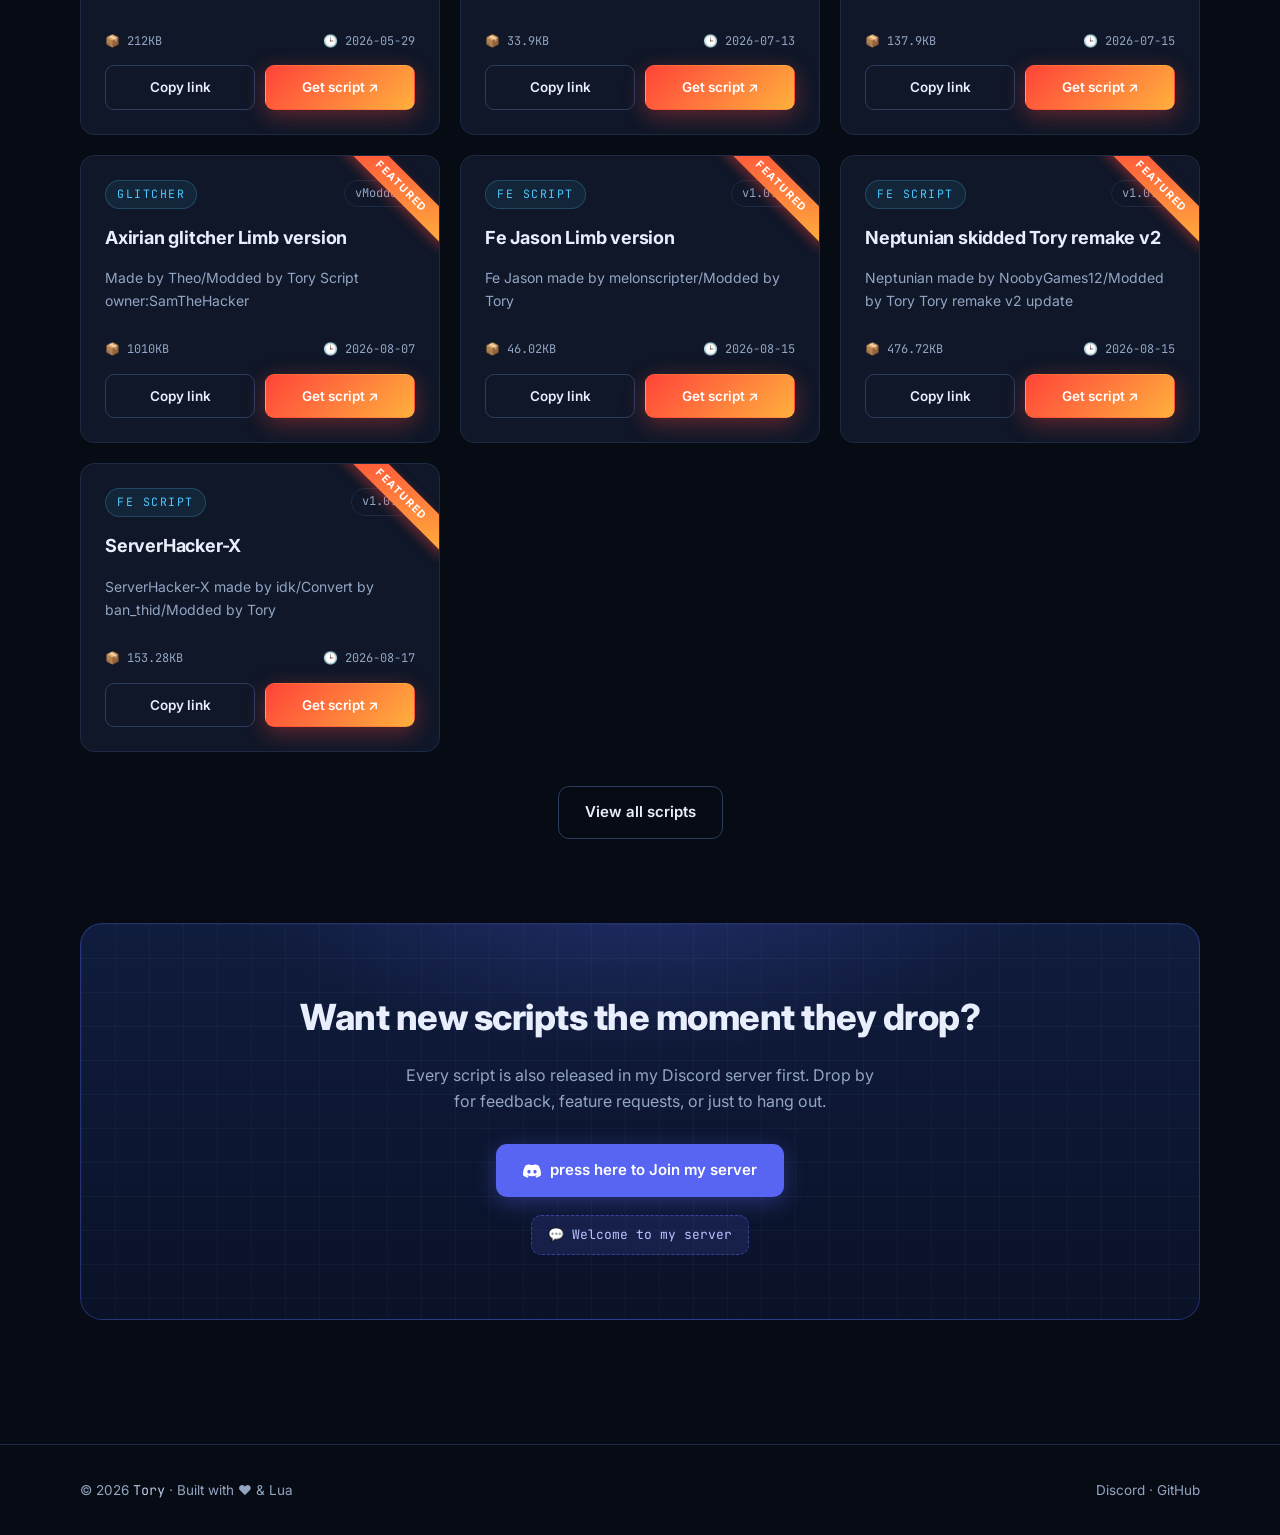
==== commit cee0c7b3: "update: mobile responsive, Tory's Officials brand, clean code" ====
--- a/index.html
+++ b/index.html
@@ -4,7 +4,7 @@
   <meta charset="UTF-8" />
   <meta name="viewport" content="width=device-width, initial-scale=1.0" />
   <title>Tory's Officials — Roblox Exploit</title>
-  <meta name="description" content="Tory's Roblox script hub — hand-picked Lua scripts, UI libraries & research findings." />
+  <meta name="description" content="Tory's Roblox Official website — FE scripts, Tool & somethings." />
   <link rel="icon" href="data:image/svg+xml,<svg xmlns='http://www.w3.org/2000/svg' viewBox='0 0 100 100'><rect width='100' height='100' rx='22' fill='%23ff4438'/><text x='50' y='68' font-size='52' font-family='monospace' font-weight='bold' fill='white' text-anchor='middle'>T</text></svg>" />
   <link rel="preconnect" href="https://fonts.googleapis.com" />
   <link rel="preconnect" href="https://fonts.gstatic.com" crossorigin />
@@ -81,7 +81,7 @@
     </div>
   </header>
 
-  <!-- ============ FEATURES ============ -->
+  
   <section class="section" id="features">
     <div class="container">
       <div class="section-head reveal">
@@ -130,7 +130,7 @@
         <p>Every script is also released in my Discord server first. Drop by for feedback, feature requests, or just to hang out.</p>
         <a href="#" data-discord class="btn btn-discord" target="_blank" rel="noopener">
           <svg width="18" height="18" viewBox="0 0 24 24" fill="currentColor"><path d="M20.317 4.37a19.79 19.79 0 0 0-4.885-1.515.074.074 0 0 0-.079.037c-.21.375-.444.864-.608 1.25a18.27 18.27 0 0 0-5.487 0 12.64 12.64 0 0 0-.617-1.25.077.077 0 0 0-.079-.037A19.736 19.736 0 0 0 3.677 4.37a.07.07 0 0 0-.032.027C.533 9.046-.32 13.58.099 18.057a.082.082 0 0 0 .031.057 19.9 19.9 0 0 0 5.993 3.03.078.078 0 0 0 .084-.028c.462-.63.874-1.295 1.226-1.994a.076.076 0 0 0-.041-.106 13.107 13.107 0 0 1-1.872-.892.077.077 0 0 1-.008-.128c.126-.094.252-.192.372-.291a.074.074 0 0 1 .077-.01c3.928 1.793 8.18 1.793 12.062 0a.074.074 0 0 1 .078.01c.12.098.246.198.373.292a.077.077 0 0 1-.006.127 12.299 12.299 0 0 1-1.873.892.077.077 0 0 0-.041.107c.36.698.772 1.362 1.225 1.993a.076.076 0 0 0 .084.028 19.839 19.839 0 0 0 6.002-3.03.077.077 0 0 0 .032-.054c.5-5.177-.838-9.674-3.549-13.66a.061.061 0 0 0-.031-.03zM8.02 15.33c-1.183 0-2.157-1.085-2.157-2.419 0-1.333.956-2.419 2.157-2.419 1.21 0 2.176 1.096 2.157 2.42 0 1.333-.956 2.418-2.157 2.418zm7.975 0c-1.183 0-2.157-1.085-2.157-2.419 0-1.333.955-2.419 2.157-2.419 1.21 0 2.176 1.096 2.157 2.42 0 1.333-.946 2.418-2.157 2.418z"/></svg>
-          Press here to Join My server
+          press here to Join my server
         </a>
         <div>
           <span class="discord-tag">💬 Welcome to my server</span>
--- a/assets/css/style.css
+++ b/assets/css/style.css
@@ -1,7 +1,4 @@
-/* ============================================================
-   Tory Script Hub — stylesheet
-   Dark hacker theme with Roblox-red accents
-   ============================================================ */
+
 
 :root {
   --bg: #070b13;
@@ -12,7 +9,7 @@
   --border-bright: #2c3d5f;
   --text: #e8eefc;
   --muted: #93a5c4;
-  --accent: #ff4438;        /* roblox red */
+  --accent: #ff4438;        
   --accent-soft: rgba(255, 68, 56, 0.12);
   --cyan: #4cc9ff;
   --green: #4ade80;
@@ -44,7 +41,6 @@
 ::-webkit-scrollbar-thumb { background: #24334f; border-radius: 6px; }
 ::-webkit-scrollbar-thumb:hover { background: #31456b; }
 
-/* ---------- background decorations ---------- */
 .bg-glow {
   position: fixed;
   inset: 0;
@@ -68,7 +64,6 @@
   -webkit-mask-image: radial-gradient(ellipse 90% 70% at 50% 0%, black 30%, transparent 75%);
 }
 
-/* ---------- layout helpers ---------- */
 .container { width: min(1120px, 92%); margin: 0 auto; }
 .section { padding: 84px 0; }
 .section-head { text-align: center; margin-bottom: 46px; }
@@ -93,7 +88,6 @@
 .section-head h2 { font-size: clamp(26px, 4vw, 38px); font-weight: 800; letter-spacing: -0.5px; margin-top: 10px; }
 .section-head p { color: var(--muted); margin-top: 10px; max-width: 560px; margin-inline: auto; }
 
-/* ---------- navbar ---------- */
 .nav {
   position: sticky;
   top: 0;
@@ -161,7 +155,6 @@
 }
 .nav-discord:hover { transform: translateY(-1px); box-shadow: 0 6px 22px rgba(88, 101, 242, 0.5); color: #fff !important; background: #5865f2 !important; }
 
-/* ---------- buttons ---------- */
 .btn {
   display: inline-flex;
   align-items: center;
@@ -195,7 +188,6 @@
 .btn-discord:hover { transform: translateY(-2px); box-shadow: 0 10px 30px rgba(88, 101, 242, 0.5); }
 .btn-sm { padding: 9px 16px; font-size: 13.5px; border-radius: 9px; }
 
-/* ---------- hero ---------- */
 .hero { padding: 90px 0 70px; position: relative; }
 .hero-inner {
   display: grid;
@@ -258,7 +250,6 @@
 .hero-stats .num em { color: var(--accent); font-style: normal; }
 .hero-stats .lbl { font-size: 12.5px; color: var(--muted); letter-spacing: 0.5px; }
 
-/* code window */
 .code-window {
   background: #0c1322;
   border: 1px solid var(--border);
@@ -290,7 +281,7 @@
 }
 .code-titlebar .file b { color: var(--cyan); font-weight: 500; }
 .code-body { padding: 20px 22px; font-size: 13.2px; line-height: 1.75; }
-.code-body .ln { display: block; white-space: pre; }
+.code-body .ln { display: block; white-space: pre-wrap; word-break: break-word; }
 .code-body .cm { color: #5f7396; }
 .code-body .kw { color: #ff79c6; }
 .code-body .fn { color: #50fa7b; }
@@ -310,7 +301,6 @@
 .typed-cursor { color: var(--green); animation: blink 1s step-end infinite; }
 @keyframes blink { 50% { opacity: 0; } }
 
-/* ---------- features ---------- */
 .features-grid {
   display: grid;
   grid-template-columns: repeat(3, 1fr);
@@ -338,10 +328,9 @@
 .feature h3 { font-size: 17px; font-weight: 700; margin-bottom: 8px; }
 .feature p { color: var(--muted); font-size: 14.5px; }
 
-/* ---------- script cards ---------- */
 .scripts-grid {
   display: grid;
-  grid-template-columns: repeat(auto-fill, minmax(320px, 1fr));
+  grid-template-columns: repeat(auto-fill, minmax(300px, 1fr));
   gap: 20px;
 }
 .card {
@@ -415,7 +404,6 @@
 .card-actions { display: flex; gap: 10px; }
 .card-actions .btn { flex: 1; padding: 10px 14px; font-size: 13.5px; }
 
-/* badge */
 .card .featured-flag {
   position: absolute;
   top: 18px; right: -34px;
@@ -429,7 +417,6 @@
   box-shadow: 0 4px 12px rgba(255, 68, 56, 0.4);
 }
 
-/* ---------- filters ---------- */
 .filters {
   display: flex;
   flex-wrap: wrap;
@@ -487,7 +474,6 @@
 .empty-state { text-align: center; padding: 70px 0; color: var(--muted); display: none; }
 .empty-state .big { font-size: 44px; margin-bottom: 12px; }
 
-/* ---------- discord CTA ---------- */
 .cta {
   position: relative;
   border-radius: 22px;
@@ -524,7 +510,6 @@
   margin-top: 18px;
 }
 
-/* ---------- footer ---------- */
 .footer {
   border-top: 1px solid var(--border);
   padding: 34px 0;
@@ -543,7 +528,6 @@
 .footer a { color: var(--muted); text-decoration: none; }
 .footer a:hover { color: var(--accent); }
 
-/* ---------- toast ---------- */
 .toast {
   position: fixed;
   bottom: 28px; left: 50%;
@@ -565,25 +549,53 @@
 .toast.show { transform: translate(-50%, 0); }
 .toast .tick { color: var(--green); font-weight: 800; }
 
-/* ---------- reveal animation ---------- */
 .reveal { opacity: 0; transform: translateY(24px); transition: opacity 0.6s ease, transform 0.6s ease; }
 .reveal.visible { opacity: 1; transform: none; }
 .reveal[data-delay="1"] { transition-delay: 0.08s; }
 .reveal[data-delay="2"] { transition-delay: 0.16s; }
 .reveal[data-delay="3"] { transition-delay: 0.24s; }
 
-/* ---------- responsive ---------- */
 @media (max-width: 900px) {
-  .hero-inner { grid-template-columns: 1fr; gap: 40px; }
-  .hero { padding: 64px 0 48px; }
-  .features-grid { grid-template-columns: 1fr; }
-  .hero-stats { gap: 24px; flex-wrap: wrap; }
+  html { -webkit-text-size-adjust: 100%; }
+  .hero-inner { grid-template-columns: 1fr; gap: 36px; }
+  .hero { padding: 56px 0 44px; }
+  .features-grid { grid-template-columns: 1fr; gap: 14px; }
+  .hero-stats { flex-wrap: wrap; gap: 18px 26px; }
 }
 @media (max-width: 640px) {
-  .nav-links .link-text { display: none; }
-  .nav-links a { padding: 8px 10px; }
-  .filters { flex-direction: column; align-items: stretch; }
-  .search-box { flex: 1; }
+  .section { padding: 56px 0; }
+  .hero { padding: 44px 0 36px; }
+  .hero-badge { font-size: 11px; padding: 5px 12px; }
+  .hero h1 { font-size: 34px; letter-spacing: -0.8px; }
+  .hero .bio { font-size: 15.5px; }
+  .hero-stats { display: grid; grid-template-columns: repeat(3, 1fr); gap: 8px; text-align: center; }
+  .hero-stats .num { font-size: 16px; overflow-wrap: anywhere; }
+  .hero-stats .lbl { font-size: 11px; letter-spacing: 0; }
+  .brand { font-size: 16.5px; }
+  .brand > span:not(.logo) { display: none; }
+  .brand .logo { width: 30px; height: 30px; font-size: 13px; border-radius: 8px; }
+  .nav-links { gap: 2px; }
+  .nav-links a { padding: 7px 9px; font-size: 13.5px; }
+  .nav-discord { margin-left: 4px; padding: 7px 11px !important; font-size: 13px; }
+  .nav-discord svg { width: 15px; height: 15px; }
+  .btn { padding: 12px 20px; font-size: 14.5px; }
+  .hero-actions { gap: 10px; margin-top: 24px; }
   .hero-actions .btn { width: 100%; }
+  .scripts-grid { grid-template-columns: 1fr; gap: 14px; }
+  .card { padding: 20px; }
+  .card .desc { font-size: 13.5px; }
+  .code-body { padding: 14px; font-size: 11.5px; line-height: 1.7; }
+  .code-titlebar { padding: 10px 14px; }
+  .code-foot { padding: 8px 14px; font-size: 11px; flex-wrap: wrap; gap: 4px; }
+  .filters { flex-direction: column; align-items: stretch; gap: 12px; }
+  .search-box { flex: 1; min-width: 0; }
+  .chip { font-size: 12.5px; padding: 7px 13px; }
+  .feature { padding: 22px 18px; }
+  .feature .icon { width: 38px; height: 38px; font-size: 18px; }
+  .feature p { font-size: 13.5px; }
+  .cta { padding: 40px 20px; border-radius: 16px; }
+  .cta .discord-tag { font-size: 11.5px; padding: 7px 12px; }
   .card-actions { flex-direction: column; }
-}
+  .toast { max-width: 90vw; font-size: 13px; padding: 11px 18px; }
+  .empty-state { padding: 50px 0; }
+}
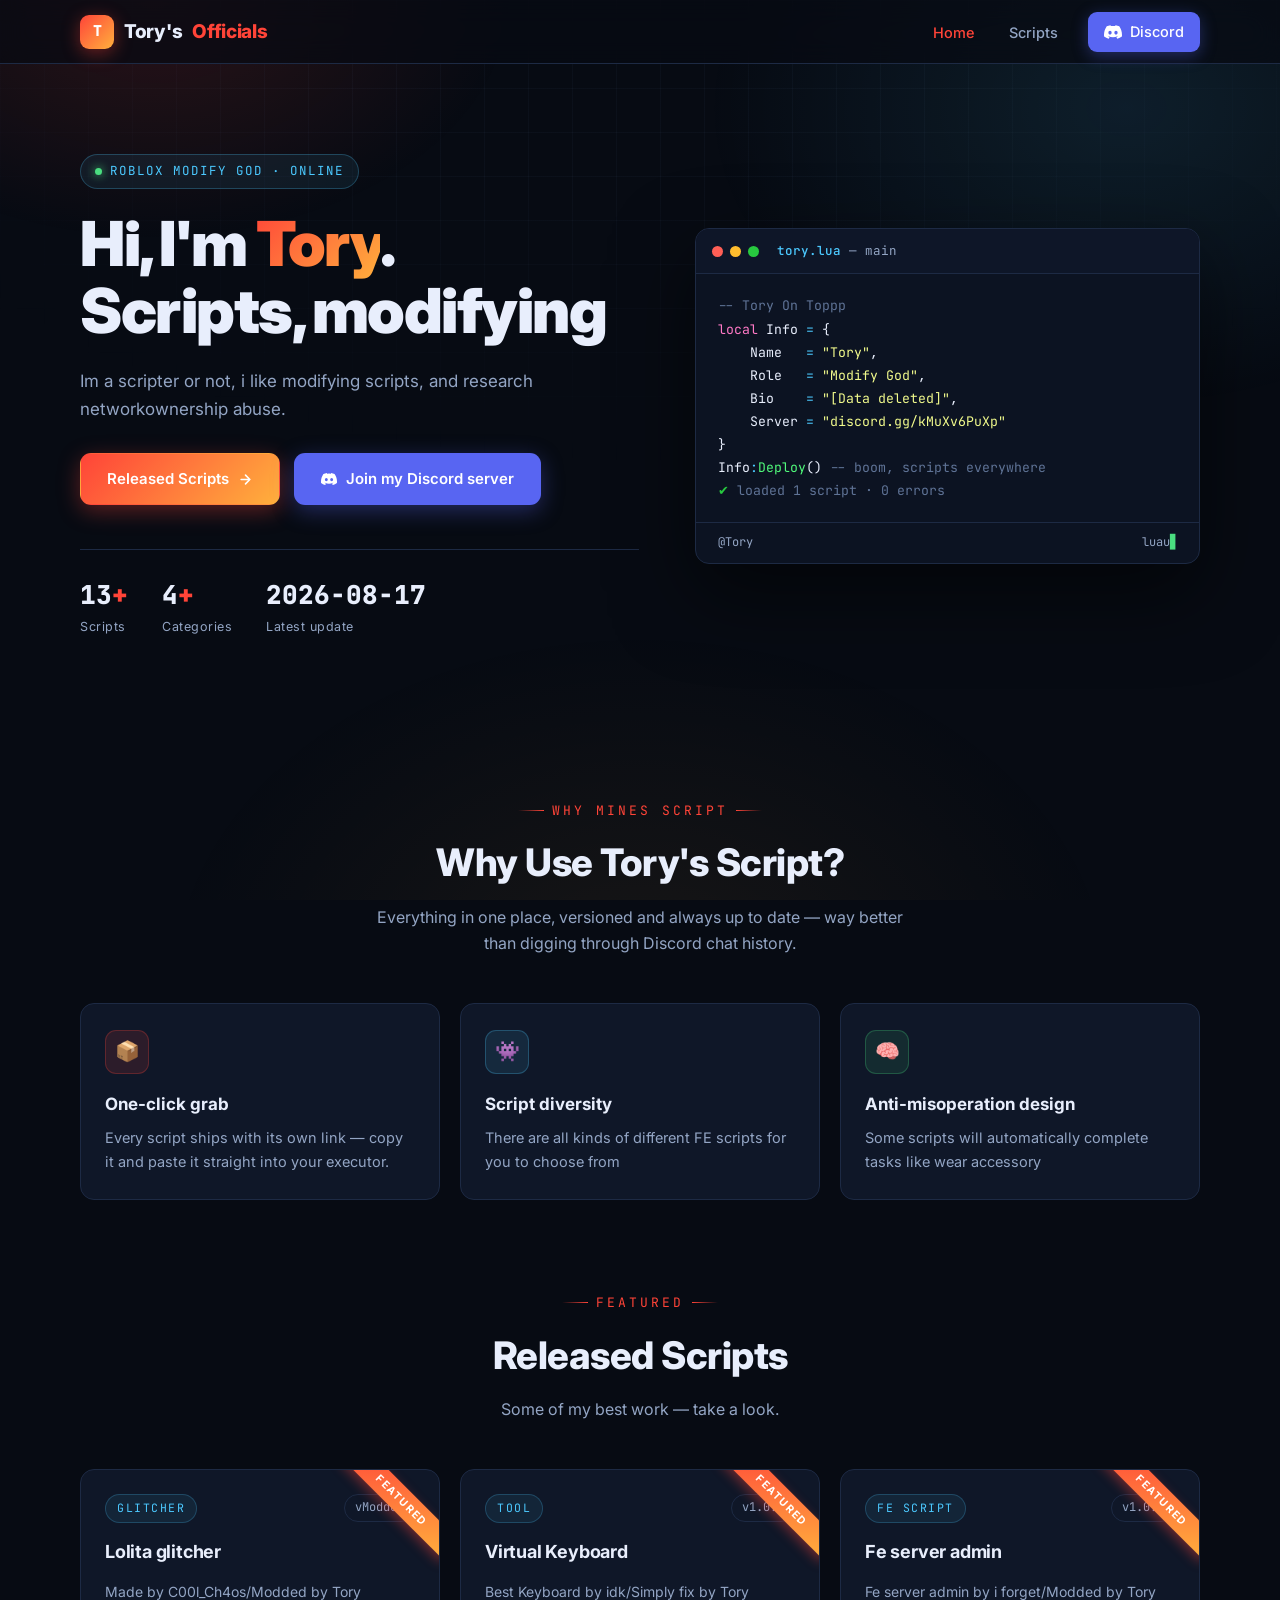
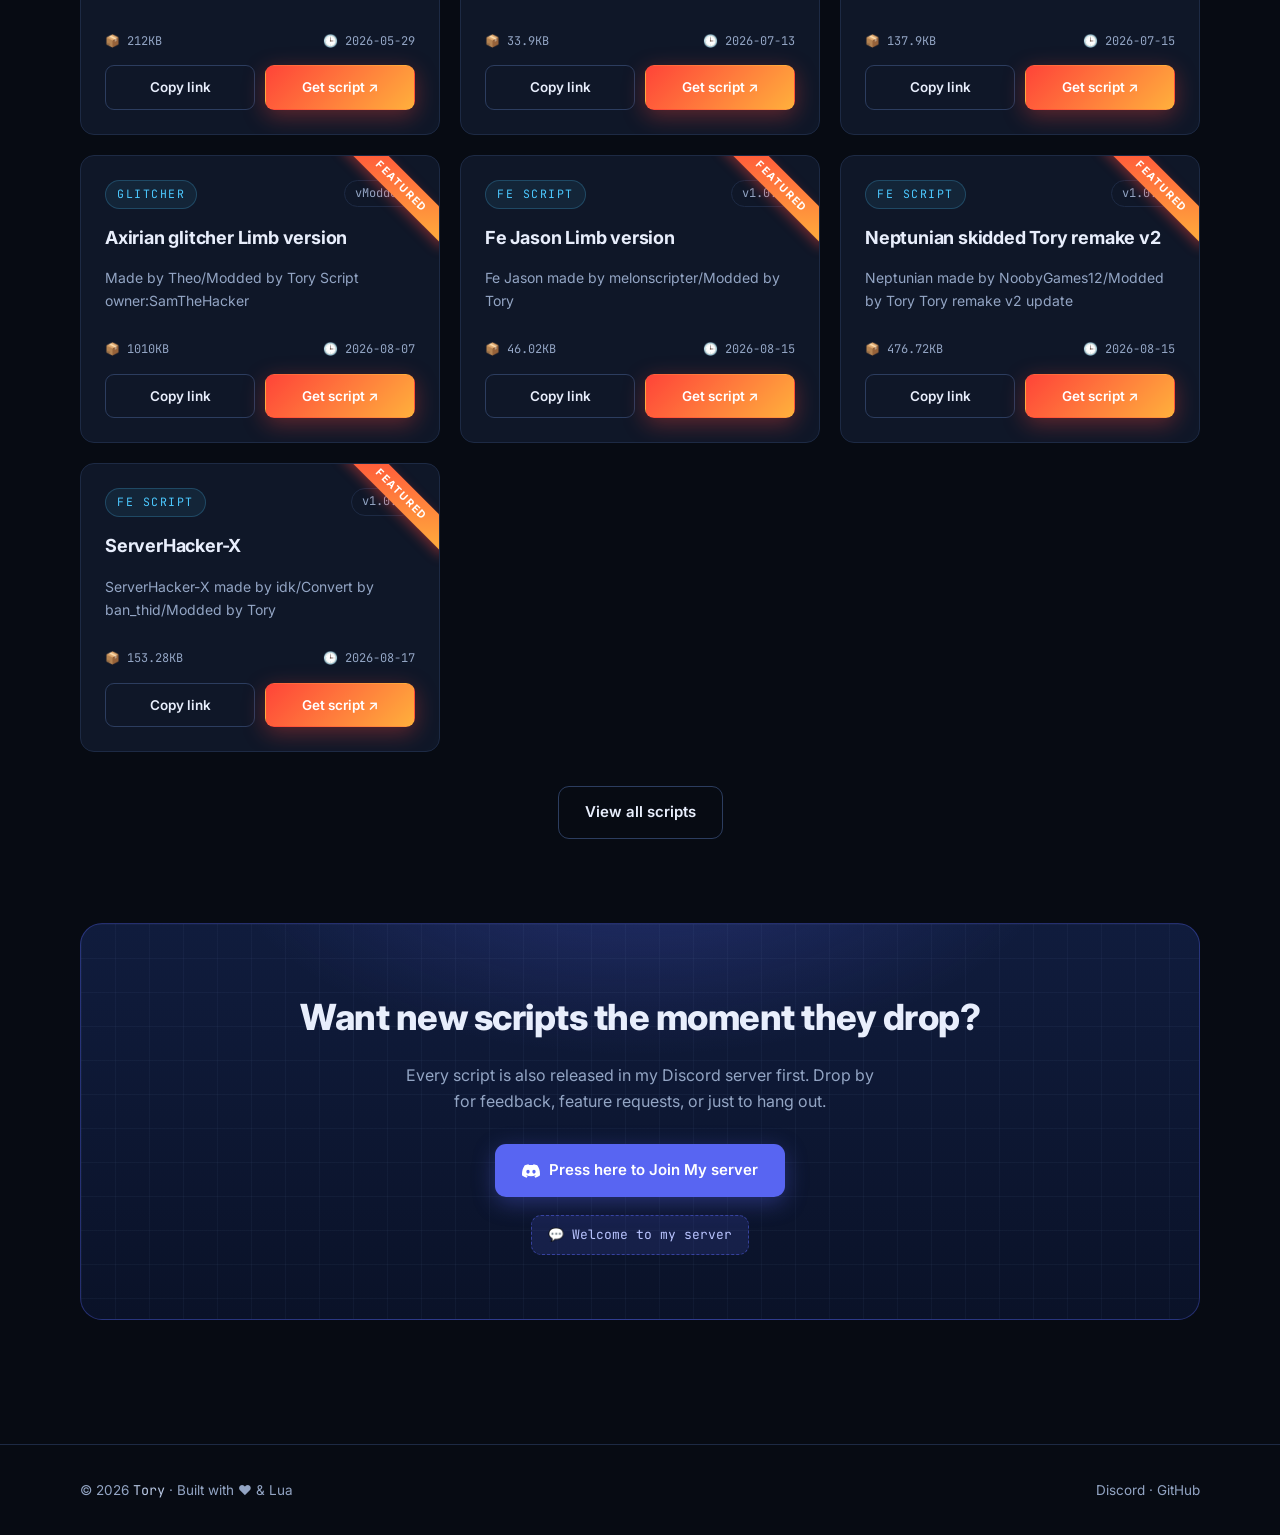
==== commit cb5b4820: "merge remote, keep local mobile-optimized version" ====
--- a/index.html
+++ b/index.html
@@ -130,7 +130,7 @@
         <p>Every script is also released in my Discord server first. Drop by for feedback, feature requests, or just to hang out.</p>
         <a href="#" data-discord class="btn btn-discord" target="_blank" rel="noopener">
           <svg width="18" height="18" viewBox="0 0 24 24" fill="currentColor"><path d="M20.317 4.37a19.79 19.79 0 0 0-4.885-1.515.074.074 0 0 0-.079.037c-.21.375-.444.864-.608 1.25a18.27 18.27 0 0 0-5.487 0 12.64 12.64 0 0 0-.617-1.25.077.077 0 0 0-.079-.037A19.736 19.736 0 0 0 3.677 4.37a.07.07 0 0 0-.032.027C.533 9.046-.32 13.58.099 18.057a.082.082 0 0 0 .031.057 19.9 19.9 0 0 0 5.993 3.03.078.078 0 0 0 .084-.028c.462-.63.874-1.295 1.226-1.994a.076.076 0 0 0-.041-.106 13.107 13.107 0 0 1-1.872-.892.077.077 0 0 1-.008-.128c.126-.094.252-.192.372-.291a.074.074 0 0 1 .077-.01c3.928 1.793 8.18 1.793 12.062 0a.074.074 0 0 1 .078.01c.12.098.246.198.373.292a.077.077 0 0 1-.006.127 12.299 12.299 0 0 1-1.873.892.077.077 0 0 0-.041.107c.36.698.772 1.362 1.225 1.993a.076.076 0 0 0 .084.028 19.839 19.839 0 0 0 6.002-3.03.077.077 0 0 0 .032-.054c.5-5.177-.838-9.674-3.549-13.66a.061.061 0 0 0-.031-.03zM8.02 15.33c-1.183 0-2.157-1.085-2.157-2.419 0-1.333.956-2.419 2.157-2.419 1.21 0 2.176 1.096 2.157 2.42 0 1.333-.956 2.418-2.157 2.418zm7.975 0c-1.183 0-2.157-1.085-2.157-2.419 0-1.333.955-2.419 2.157-2.419 1.21 0 2.176 1.096 2.157 2.42 0 1.333-.946 2.418-2.157 2.418z"/></svg>
-          press here to Join my server
+          Press here to Join My server
         </a>
         <div>
           <span class="discord-tag">💬 Welcome to my server</span>
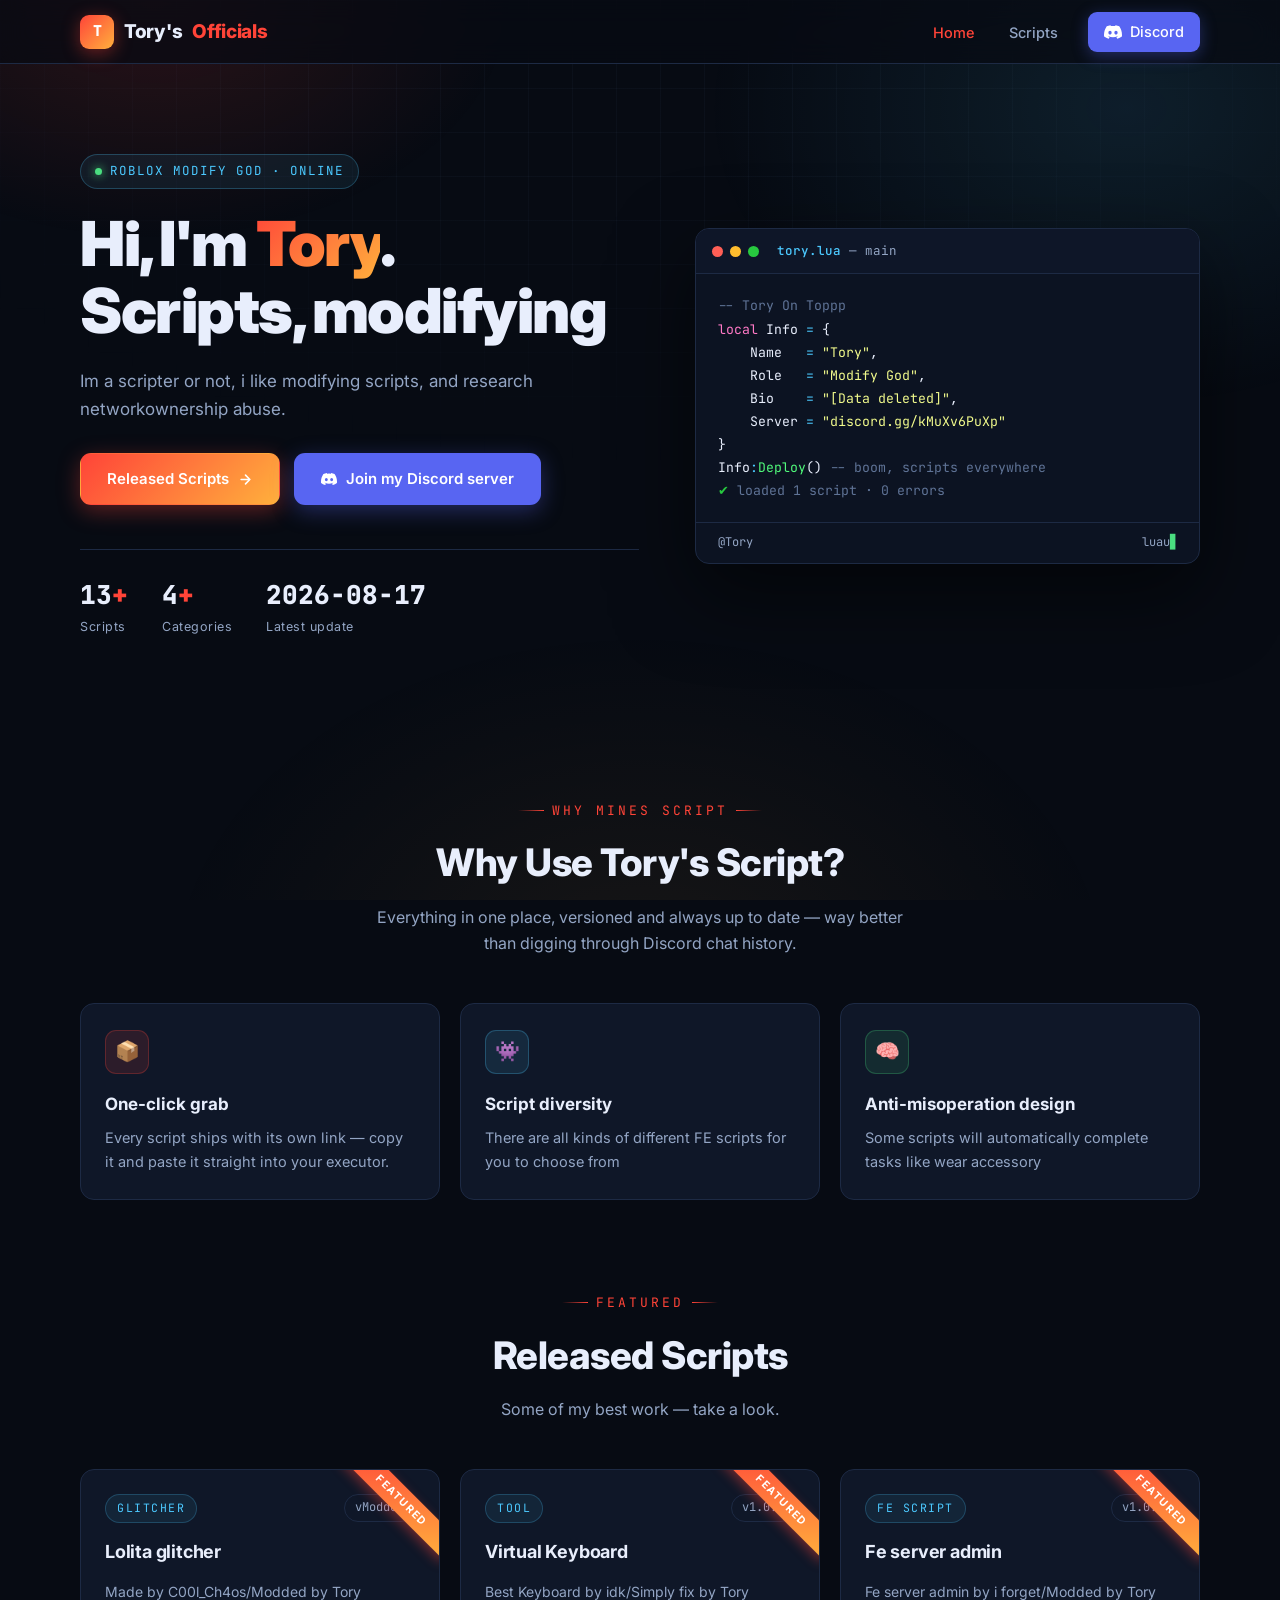
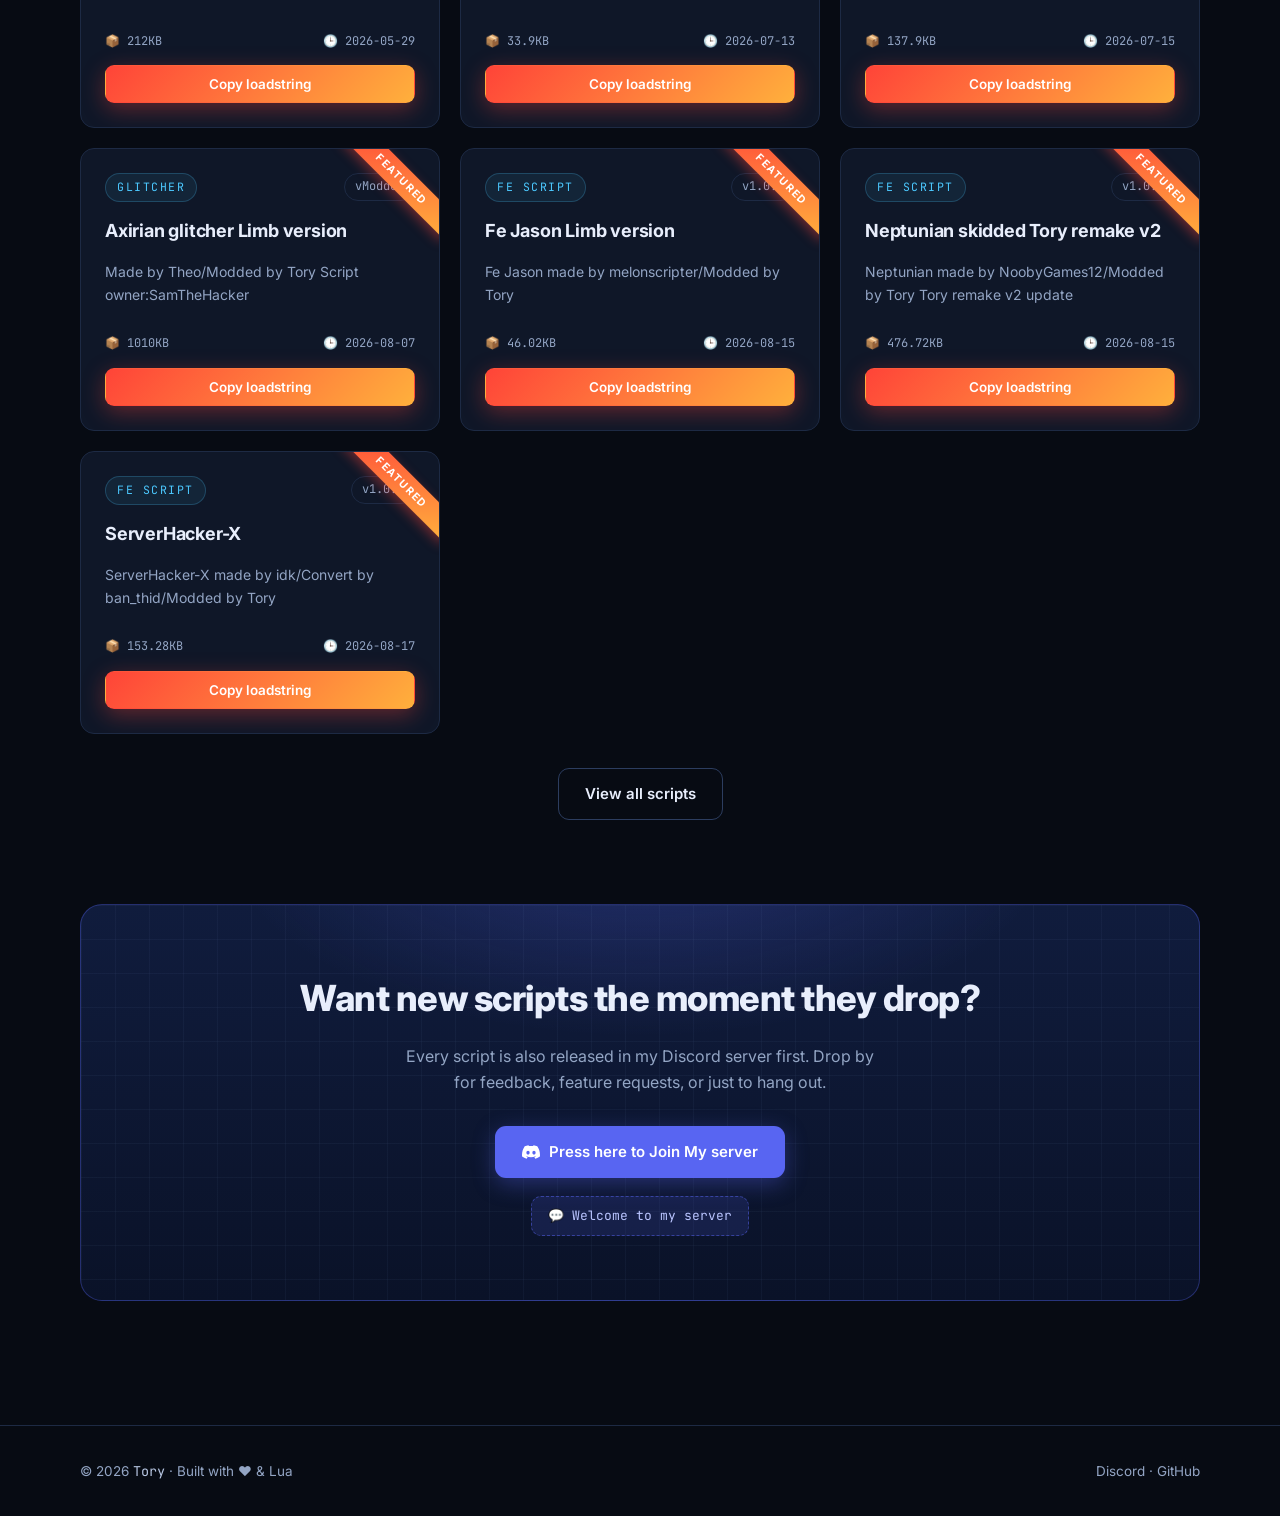
==== commit 92006e61: "add: real favicon files" ====
--- a/index.html
+++ b/index.html
@@ -5,7 +5,11 @@
   <meta name="viewport" content="width=device-width, initial-scale=1.0" />
   <title>Tory's Officials — Roblox Exploit</title>
   <meta name="description" content="Tory's Roblox Official website — FE scripts, Tool & somethings." />
-  <link rel="icon" href="data:image/svg+xml,<svg xmlns='http://www.w3.org/2000/svg' viewBox='0 0 100 100'><rect width='100' height='100' rx='22' fill='%23ff4438'/><text x='50' y='68' font-size='52' font-family='monospace' font-weight='bold' fill='white' text-anchor='middle'>T</text></svg>" />
+  <link rel="icon" type="image/svg+xml" href="favicon.svg" />
+  <link rel="icon" type="image/png" sizes="32x32" href="favicon.png" />
+  <link rel="icon" type="image/x-icon" href="favicon.ico" />
+  <link rel="apple-touch-icon" href="apple-touch-icon.png" />
+  <meta name="theme-color" content="#ff4438" />
   <link rel="preconnect" href="https://fonts.googleapis.com" />
   <link rel="preconnect" href="https://fonts.gstatic.com" crossorigin />
   <link href="https://fonts.googleapis.com/css2?family=Inter:wght@400;500;600;700;800;900&family=JetBrains+Mono:wght@400;500;700&display=swap" rel="stylesheet" />
--- a/assets/css/style.css
+++ b/assets/css/style.css
@@ -531,7 +531,7 @@
 .toast {
   position: fixed;
   bottom: 28px; left: 50%;
-  transform: translate(-50%, 90px);
+  transform: translate(-50%, calc(100% + 40px));
   background: #101c33;
   border: 1px solid rgba(74, 222, 128, 0.4);
   color: #d1fae5;
